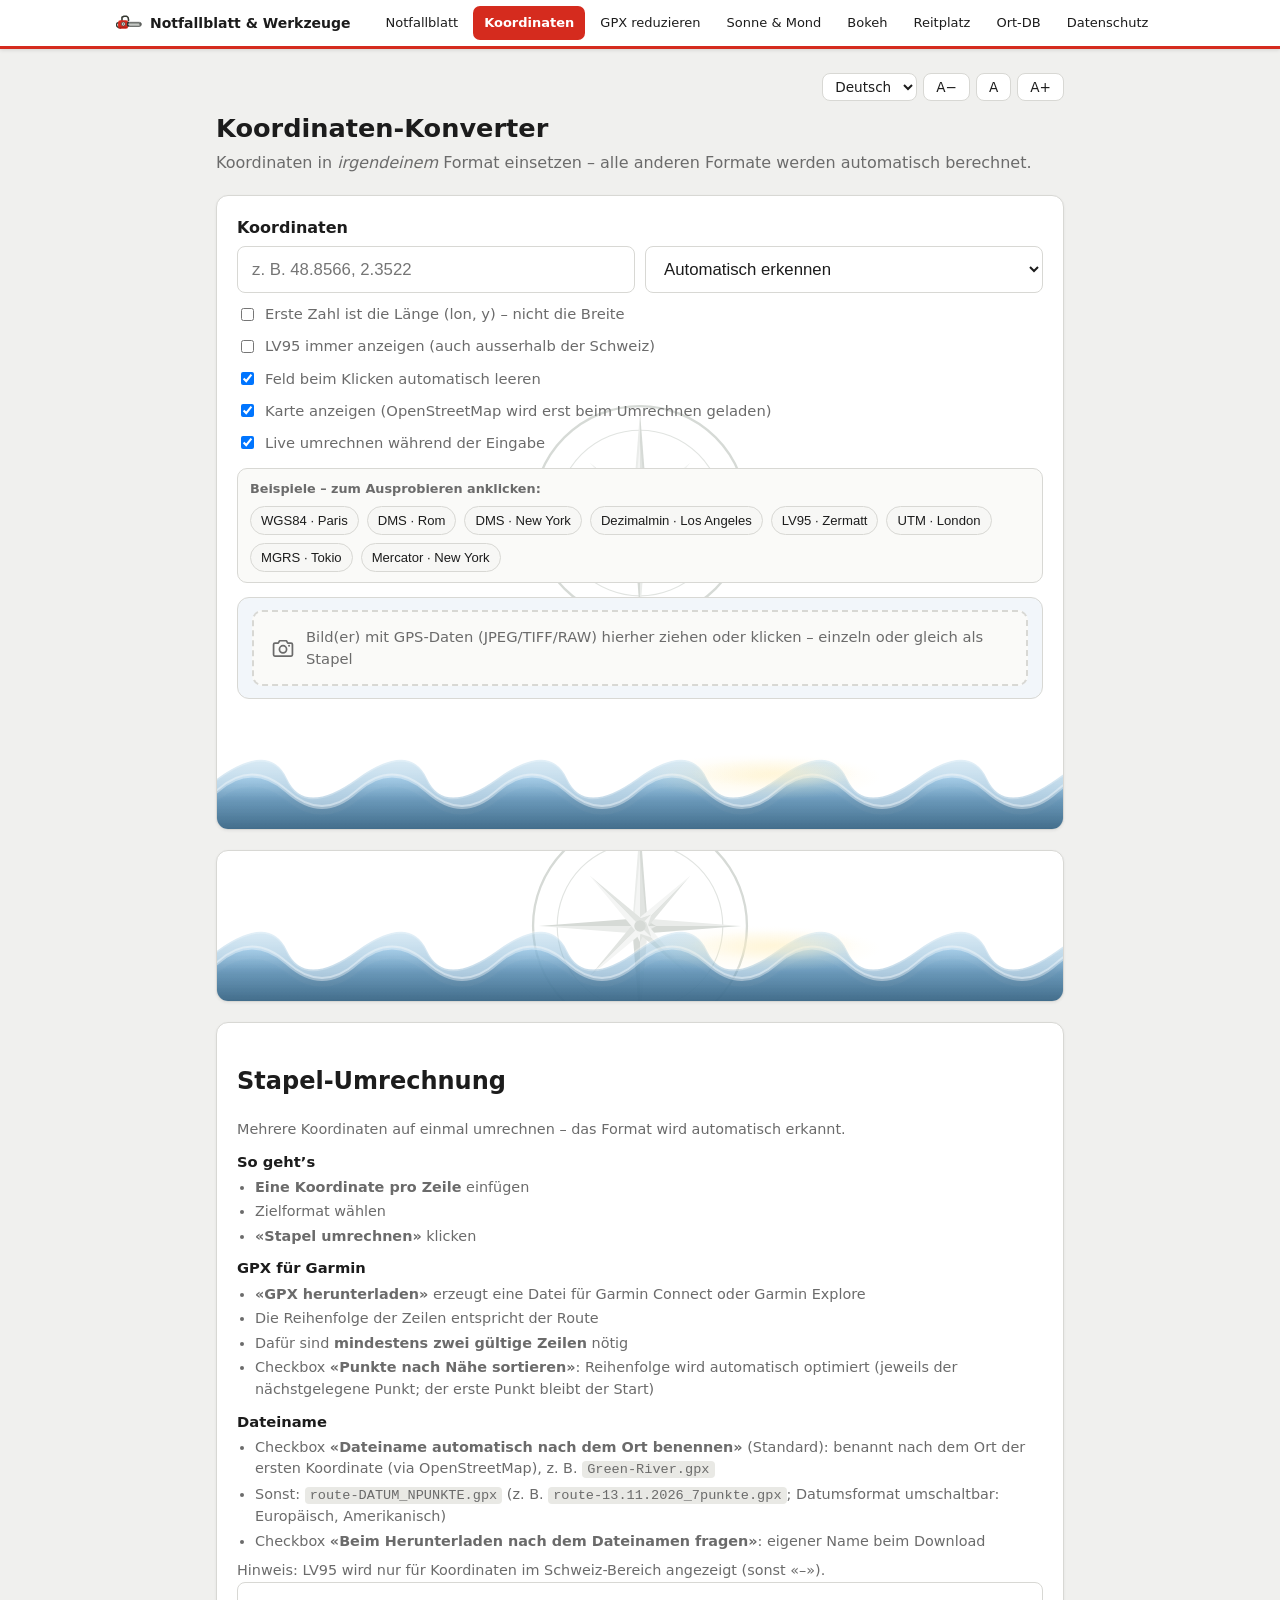
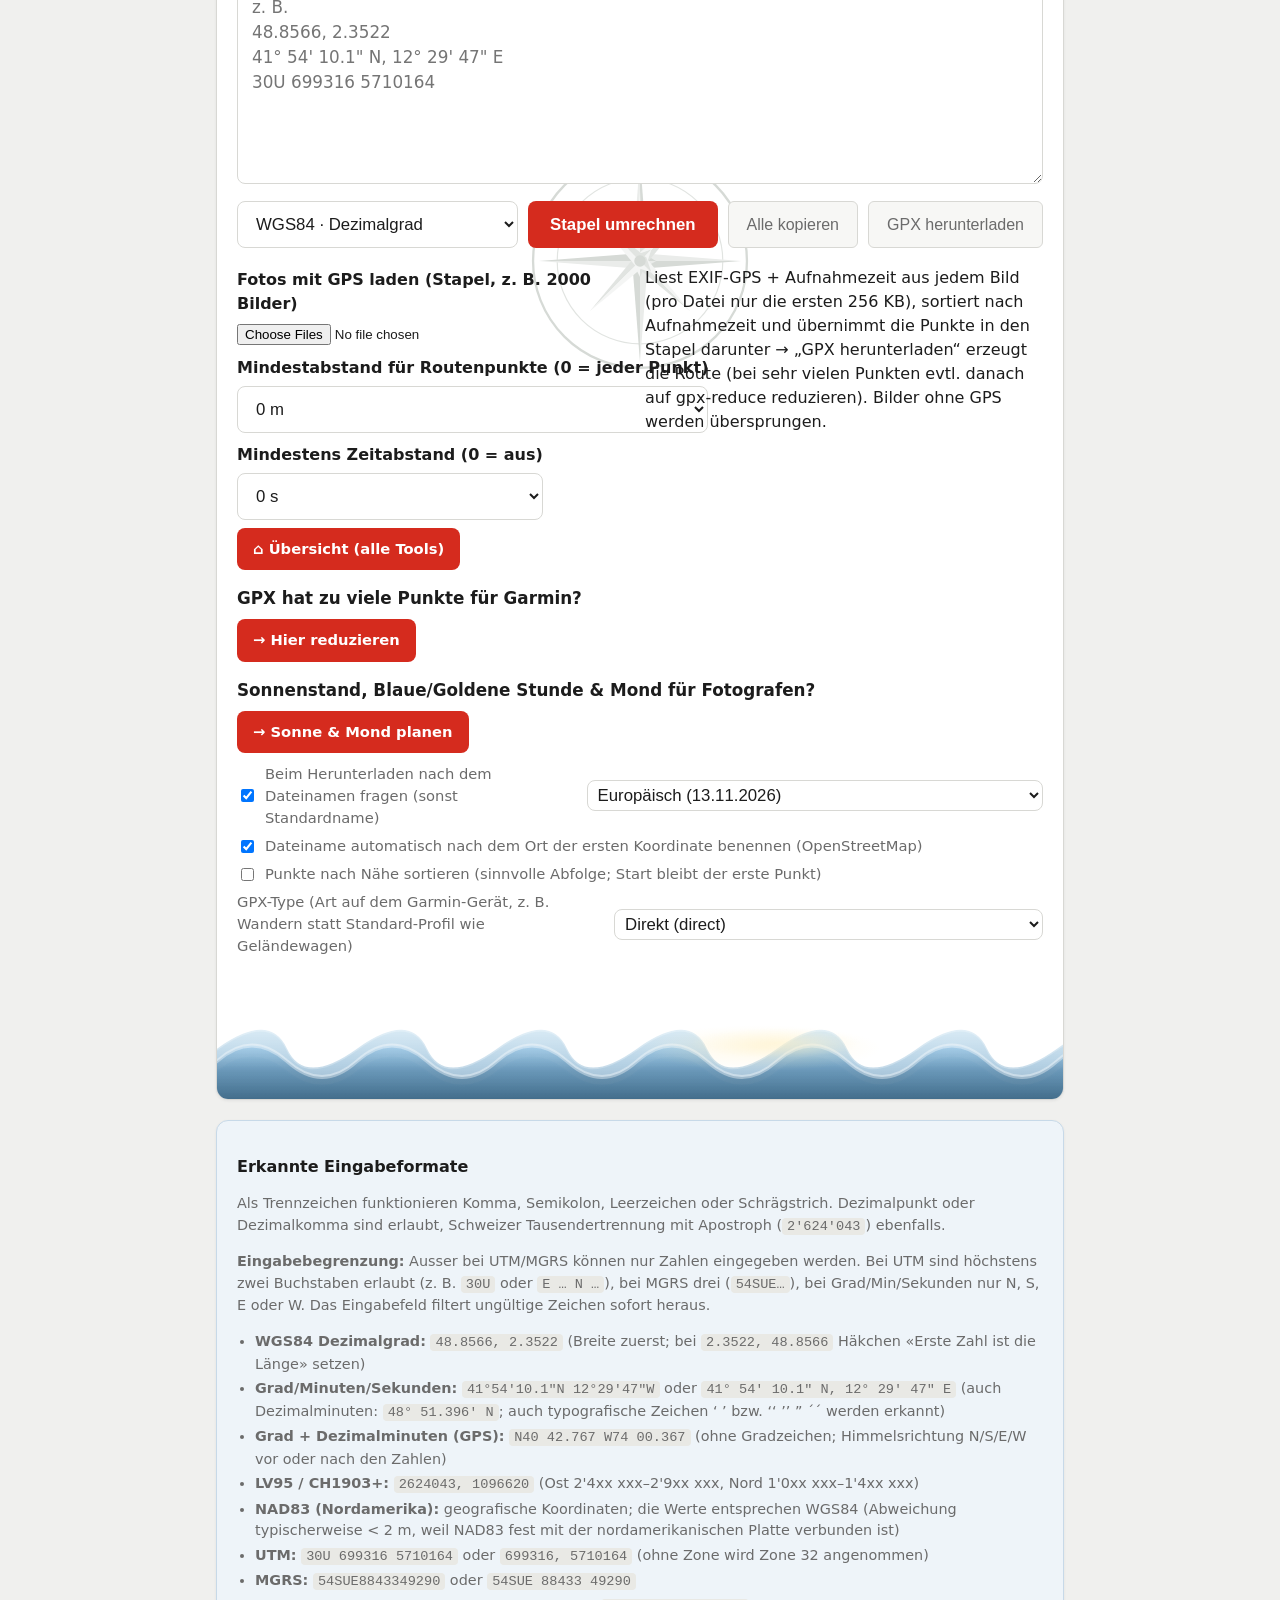
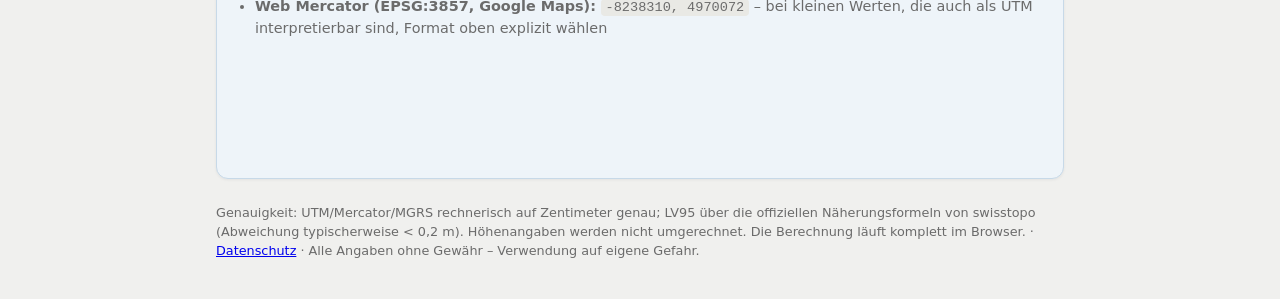
==== koordinaten/index.html @ dccecbba "Navigation serverseitig als body/kleine-navigation.php (<?php include ?>) + JS-Fallback - Neu: body/" ====
<!DOCTYPE html>
<html lang="de">
<head>
<meta charset="utf-8">
<meta name="viewport" content="width=device-width, initial-scale=1">
<meta http-equiv="Content-Security-Policy" content="default-src 'self'; script-src 'self'; style-src 'self' 'unsafe-inline'; img-src 'self' data:; connect-src https://nominatim.openstreetmap.org; frame-src https://www.openstreetmap.org; object-src 'none'; base-uri 'self'; form-action 'self'">
<meta name="referrer" content="strict-origin-when-cross-origin">
<meta http-equiv="Permissions-Policy" content="camera=(), microphone=(), geolocation=(self), payment=(), usb=(), interest-cohort=()">
<script src="../js/framebust.js"></script>
<title>Koordinaten-Konverter · WGS84, DMS, LV95, NAD83, UTM, MGRS, Mercator</title>
<link rel="icon" type="image/svg+xml" href="data:image/svg+xml,%3Csvg%20xmlns='http://www.w3.org/2000/svg'%20viewBox='0%200%20200%20200'%3E%3Ccircle%20cx='100'%20cy='100'%20r='93'%20fill='none'%20stroke='%234c504c'%20stroke-width='6'/%3E%3Ccircle%20cx='100'%20cy='100'%20r='72'%20fill='none'%20stroke='%236e726e'%20stroke-width='3'/%3E%3Cg%20fill='%234c504c'%3E%3Cpath%20d='M100%2012%20L107%20102%20L100%20114%20Z'/%3E%3Cpath%20d='M100%2012%20L93%20102%20L100%20114%20Z'%20fill='%23b7bab7'/%3E%3Cpath%20d='M100%2012%20L107%20102%20L100%20114%20Z'%20transform='rotate(90%20100%20100)'/%3E%3Cpath%20d='M100%2012%20L93%20102%20L100%20114%20Z'%20transform='rotate(90%20100%20100)'%20fill='%23b7bab7'/%3E%3Cpath%20d='M100%2012%20L107%20102%20L100%20114%20Z'%20transform='rotate(180%20100%20100)'/%3E%3Cpath%20d='M100%2012%20L93%20102%20L100%20114%20Z'%20transform='rotate(180%20100%20100)'%20fill='%23b7bab7'/%3E%3Cpath%20d='M100%2012%20L107%20102%20L100%20114%20Z'%20transform='rotate(270%20100%20100)'/%3E%3Cpath%20d='M100%2012%20L93%20102%20L100%20114%20Z'%20transform='rotate(270%20100%20100)'%20fill='%23b7bab7'/%3E%3C/g%3E%3Cg%20fill='%236e726e'%3E%3Cpath%20d='M100%2038%20L106%20102%20L100%20114%20Z'/%3E%3Cpath%20d='M100%2038%20L94%20102%20L100%20114%20Z'%20fill='%23d4d6d4'/%3E%3Cpath%20d='M100%2038%20L106%20102%20L100%20114%20Z'%20transform='rotate(45%20100%20100)'/%3E%3Cpath%20d='M100%2038%20L94%20102%20L100%20114%20Z'%20transform='rotate(45%20100%20100)'%20fill='%23d4d6d4'/%3E%3Cpath%20d='M100%2038%20L106%20102%20L100%20114%20Z'%20transform='rotate(135%20100%20100)'/%3E%3Cpath%20d='M100%2038%20L94%20102%20L100%20114%20Z'%20transform='rotate(135%20100%20100)'%20fill='%23d4d6d4'/%3E%3Cpath%20d='M100%2038%20L106%20102%20L100%20114%20Z'%20transform='rotate(225%20100%20100)'/%3E%3Cpath%20d='M100%2038%20L94%20102%20L100%20114%20Z'%20transform='rotate(225%20100%20100)'%20fill='%23d4d6d4'/%3E%3Cpath%20d='M100%2038%20L106%20102%20L100%20114%20Z'%20transform='rotate(315%20100%20100)'/%3E%3Cpath%20d='M100%2038%20L94%20102%20L100%20114%20Z'%20transform='rotate(315%20100%20100)'%20fill='%23d4d6d4'/%3E%3C/g%3E%3Ccircle%20cx='100'%20cy='100'%20r='7'%20fill='%234c504c'/%3E%3C/svg%3E">
<meta name="description" content="Koordinaten online umrechnen: WGS84 (Dezimalgrad), Grad/Minuten/Sekunden, Schweizer LV95/CH1903+, NAD83, UTM, MGRS und Web Mercator (EPSG:3857 / Google Maps).">
<style>
@import url("meer.css");
:root { --bg:#f0f0ee; --card:#ffffff; --ink:#1c1c1c; --muted:#6b6b6b; --line:#d8d8d4; --accent:#d52b1e; --accent2:#a91e14; }
* { box-sizing: border-box; }
body { margin:0; font-family: system-ui, -apple-system, "Segoe UI", Roboto, sans-serif; background:var(--bg); color:var(--ink); line-height:1.5; }
.schrift { display:flex; justify-content:flex-end; gap:6px; margin-bottom:2px; }
.schrift button { font-size:.85rem; padding:4px 12px; border:1px solid var(--line); border-radius:8px; background:#fff; color:var(--ink); cursor:pointer; font-family:inherit; }
.schrift button:hover { border-color:var(--accent); color:var(--accent); }
.schrift select { font-size:.85rem; padding:4px 8px; border:1px solid var(--line); border-radius:8px; background:#fff; color:var(--ink); font-family:inherit; cursor:pointer; width:auto; }
.wrap { max-width: 880px; margin: 0 auto; padding: 24px 16px 48px; position: relative; z-index: 1; }
header h1 { font-size: 1.6rem; margin: 8px 0 4px; }
header p { color: var(--muted); margin: 0 0 20px; }
.card { position:relative; z-index:0; background: url("data:image/svg+xml,%3Csvg%20xmlns='http://www.w3.org/2000/svg'%20viewBox='0%200%20200%20200'%3E%3Ccircle%20cx='100'%20cy='100'%20r='93'%20fill='none'%20stroke='%23d6dad6'%20stroke-width='2'/%3E%3Ccircle%20cx='100'%20cy='100'%20r='72'%20fill='none'%20stroke='%23e1e4e1'%20stroke-width='1'/%3E%3Cg%20fill='%23d6dad6'%3E%3Cpath%20d='M100%2012%20L107%20102%20L100%20114%20Z'/%3E%3Cpath%20d='M100%2012%20L93%20102%20L100%20114%20Z'%20fill='%23eaecea'/%3E%3Cpath%20d='M100%2012%20L107%20102%20L100%20114%20Z'%20transform='rotate(90%20100%20100)'/%3E%3Cpath%20d='M100%2012%20L93%20102%20L100%20114%20Z'%20transform='rotate(90%20100%20100)'%20fill='%23eaecea'/%3E%3Cpath%20d='M100%2012%20L107%20102%20L100%20114%20Z'%20transform='rotate(180%20100%20100)'/%3E%3Cpath%20d='M100%2012%20L93%20102%20L100%20114%20Z'%20transform='rotate(180%20100%20100)'%20fill='%23eaecea'/%3E%3Cpath%20d='M100%2012%20L107%20102%20L100%20114%20Z'%20transform='rotate(270%20100%20100)'/%3E%3Cpath%20d='M100%2012%20L93%20102%20L100%20114%20Z'%20transform='rotate(270%20100%20100)'%20fill='%23eaecea'/%3E%3C/g%3E%3Cg%20fill='%23e1e4e1'%3E%3Cpath%20d='M100%2038%20L106%20102%20L100%20114%20Z'/%3E%3Cpath%20d='M100%2038%20L94%20102%20L100%20114%20Z'%20fill='%23f4f5f4'/%3E%3Cpath%20d='M100%2038%20L106%20102%20L100%20114%20Z'%20transform='rotate(45%20100%20100)'/%3E%3Cpath%20d='M100%2038%20L94%20102%20L100%20114%20Z'%20transform='rotate(45%20100%20100)'%20fill='%23f4f5f4'/%3E%3Cpath%20d='M100%2038%20L106%20102%20L100%20114%20Z'%20transform='rotate(135%20100%20100)'/%3E%3Cpath%20d='M100%2038%20L94%20102%20L100%20114%20Z'%20transform='rotate(135%20100%20100)'%20fill='%23f4f5f4'/%3E%3Cpath%20d='M100%2038%20L106%20102%20L100%20114%20Z'%20transform='rotate(225%20100%20100)'/%3E%3Cpath%20d='M100%2038%20L94%20102%20L100%20114%20Z'%20transform='rotate(225%20100%20100)'%20fill='%23f4f5f4'/%3E%3Cpath%20d='M100%2038%20L106%20102%20L100%20114%20Z'%20transform='rotate(315%20100%20100)'/%3E%3Cpath%20d='M100%2038%20L94%20102%20L100%20114%20Z'%20transform='rotate(315%20100%20100)'%20fill='%23f4f5f4'/%3E%3C/g%3E%3Ccircle%20cx='100'%20cy='100'%20r='5'%20fill='%23d6dad6'/%3E%3C/svg%3E") no-repeat center / 230px auto var(--card); border: 1px solid var(--line); border-radius: 12px; padding: 20px 20px 130px; box-shadow: 0 1px 3px rgba(16,24,40,.06); margin-bottom: 20px; }
.card.help { background:#eef4f9; border-color:#c7d9e8; animation:none; }
.card.help::before, .card.help::after { content:none; }
label { display:block; font-weight:600; margin-bottom:6px; }
.row { display:flex; gap:10px; flex-wrap:wrap; }
.row > * { flex:1 1 220px; }
input[type=text], select { width:100%; padding:12px 14px; font-size:1.05rem; border:1px solid var(--line); border-radius:8px; background:#fff; color:var(--ink); }
input[type=text]:focus, select:focus { outline:2px solid var(--accent); outline-offset:1px; border-color:var(--accent); }
button.go { flex:0 0 auto; padding:12px 22px; font-size:1.05rem; font-weight:600; color:#fff; background:var(--accent); border:0; border-radius:8px; cursor:pointer; }
button.go:hover { background:var(--accent2); }
.check { display:flex; align-items:center; gap:8px; margin-top:10px; color:var(--muted); font-size:.92rem; }
.check input { width:auto; }
.beispiele { margin-top:14px; border:1px solid var(--line); border-radius:10px; padding:10px 12px; background:#fafaf8; }
.beispiele-titel { margin:0; font-size:.8rem; font-weight:600; color:var(--muted); }
.chips { margin-top:8px; display:flex; flex-wrap:wrap; gap:8px; }
.chip { font-size:.82rem; padding:6px 10px; border:1px solid var(--line); border-radius:999px; background:#f7f7f5; cursor:pointer; color:var(--ink); }
.chip:hover { border-color:var(--accent); color:var(--accent); }
.bilddrop { margin-top:14px; border:2px dashed var(--line); border-radius:10px; padding:14px 16px; text-align:center; color:var(--muted); font-size:.92rem; cursor:pointer; background:#fafaf8; }
.bilddrop:hover, .bilddrop.drag { border-color:var(--accent); color:var(--accent); }
.bildbereich { margin-top:14px; border:1px solid var(--line); border-radius:12px; padding:12px 14px; background:#f2f6fa; }
.bildbereich .bilddrop { margin-top:0; }
.bildbereich .note { margin-bottom:0; margin-top:10px; }
.bildbereich .row { margin-top:10px; }
.bildlabel { display:inline-flex; align-items:center; gap:10px; text-align:left; }
.bildicon { flex:0 0 auto; }
.bilddrop.snap { animation:bildsnap .3s ease-out; }
@keyframes bildsnap { 0% { filter:brightness(1.7); } 100% { filter:brightness(1); } }
@media (prefers-reduced-motion: reduce) { .bilddrop.snap { animation:none; } }
.error { background:#fef2f2; border:1px solid #fecaca; color:#991b1b; border-radius:10px; padding:14px 16px; margin-bottom:20px; }
.note { background:#f7f7f5; border:1px solid var(--line); color:#444444; border-radius:10px; padding:12px 16px; margin-bottom:20px; font-size:.93rem; }
.results { padding:0; overflow:hidden; }
.results h2 { font-size:1.05rem; margin:0; padding:16px 20px 4px; }
.resrow { display:flex; align-items:center; gap:12px; padding:12px 20px; border-top:1px solid var(--line); }
.resrow .lbl { flex:0 0 46%; color:var(--muted); font-size:.9rem; }
.resrow .val { flex:1 1 auto; font-family: ui-monospace, SFMono-Regular, Menlo, Consolas, monospace; font-size:.95rem; word-break:break-all; }
.copy { flex:0 0 auto; font-size:.78rem; padding:5px 10px; border:1px solid var(--line); border-radius:6px; background:#f7f7f5; cursor:pointer; color:var(--muted); }
.copy:hover { border-color:var(--accent); color:var(--accent); }
a.btn { display:inline-block; padding:10px 16px; font-size:.92rem; font-weight:600; color:#fff; background:var(--accent); border-radius:8px; text-decoration:none; }
a.btn:hover { background:var(--accent2); }
.links { display:flex; flex-wrap:wrap; gap:10px; margin-top:4px; }
.links a, .links button { font-size:.9rem; color:var(--accent); text-decoration:none; border:1px solid var(--line); padding:8px 12px; border-radius:8px; background:#fff; font-family:inherit; }
.links button { cursor:pointer; }
.links a:hover, .links button:hover { border-color:var(--accent); }
.map { width:100%; height:300px; border:0; border-radius:10px; margin-top:14px; }
textarea { width:100%; padding:12px 14px; font-size:1.05rem; border:1px solid var(--line); border-radius:8px; background:#fff; color:var(--ink); font-family:inherit; line-height:1.5; resize:vertical; }
textarea:focus { outline:2px solid var(--accent); outline-offset:1px; border-color:var(--accent); }
.batcherr { color:#991b1b; }
.help { font-size:.9rem; color:var(--muted); }
.help h2 { font-size:1rem; color:var(--ink); }
.help code { background:#e9e9e5; padding:1px 5px; border-radius:4px; font-size:.85rem; }
.help h3 { font-size:.92rem; color:var(--ink); margin:10px 0 4px; }
.help ul { margin:4px 0 8px; padding-left:18px; }
.help li { margin:3px 0; }
.batchhint { margin:8px 0 0; }
h3.batchhint { font-size:1.05rem; margin:16px 0 0; }
footer { margin-top:24px; font-size:.8rem; color:var(--muted); }
.hidden { display:none; }
</style>
<link rel="stylesheet" href="../css/navi.css">
<script src="../js/navi.js" defer></script>
</head>
<body>
<navi navi><?php $naviTiefe = 1; include "../body/kleine-navigation.php"; ?></navi>
<div class="wrap">
<header>
<div class="schrift" role="group" aria-label="Schriftgrösse" data-i18n-aria="ariaSchrift">
<select id="sprache" aria-label="Sprache" data-i18n-aria="ariaSprache">
<option value="de" selected>Deutsch</option>
<option value="en">English</option>
<option value="fr">Français</option>
<option value="it">Italiano</option>
<option value="es">Español</option>
</select>
<button type="button" id="fontMinus" aria-label="Schrift verkleinern" title="Schrift verkleinern" data-i18n-aria="ariaFontMinus" data-i18n-title="ariaFontMinus">A−</button>
<button type="button" id="fontReset" aria-label="Normale Schriftgrösse" title="Normale Schriftgrösse" data-i18n-aria="ariaFontReset" data-i18n-title="ariaFontReset">A</button>
<button type="button" id="fontPlus" aria-label="Schrift vergrössern" title="Schrift vergrössern" data-i18n-aria="ariaFontPlus" data-i18n-title="ariaFontPlus">A+</button>
</div>
<h1 data-i18n="h1">Koordinaten-Konverter</h1>
<p data-i18n="subtitle">Koordinaten in <em>irgendeinem</em> Format einsetzen &ndash; alle anderen Formate werden automatisch berechnet.</p>
</header>

<form id="conv-form">
<div class="card">
<label for="q" data-i18n="labelQ">Koordinaten</label>
<div class="row">
<input type="text" id="q" placeholder="z. B. 48.8566, 2.3522" autocomplete="off" data-i18n-ph="qPlaceholder">
<select id="f" aria-label="Format" data-i18n-aria="ariaFormat">
<option value="auto" selected data-i18n="optAuto">Automatisch erkennen</option>
<option value="wgs84" data-i18n="optWgs84">WGS84 · Dezimalgrad</option>
<option value="dms" data-i18n="optDms">Grad / Minuten / Sekunden</option>
<option value="lv95" data-i18n="optLv95">Schweiz · LV95 (CH1903+)</option>
<option value="utm">UTM</option>
<option value="mgrs">MGRS</option>
<option value="mercator">Web Mercator (EPSG:3857)</option>
</select>
<button class="go" type="submit" id="goBtn" data-i18n="goBtn">Umrechnen</button>
</div>
<div class="check">
<input type="checkbox" id="swap" value="1">
<label for="swap" style="margin:0;font-weight:400" data-i18n="lblSwap">Erste Zahl ist die Länge (lon, y) &ndash; nicht die Breite</label>
</div>
<div class="check">
<input type="checkbox" id="lv95force">
<label for="lv95force" style="margin:0;font-weight:400" data-i18n="lblLv95force">LV95 immer anzeigen (auch ausserhalb der Schweiz)</label>
</div>
<div class="check">
<input type="checkbox" id="autoclear" checked>
<label for="autoclear" style="margin:0;font-weight:400" data-i18n="lblAutoclear">Feld beim Klicken automatisch leeren</label>
</div>
<div class="check">
<input type="checkbox" id="karte" checked>
<label for="karte" style="margin:0;font-weight:400" data-i18n="lblKarte">Karte anzeigen (OpenStreetMap wird erst beim Umrechnen geladen)</label>
</div>
<div class="check">
<input type="checkbox" id="live" checked>
<label for="live" style="margin:0;font-weight:400" data-i18n="lblLive">Live umrechnen w&auml;hrend der Eingabe</label>
</div>
<div class="beispiele">
<p class="beispiele-titel" data-i18n="beispieleTitel">Beispiele – zum Ausprobieren anklicken:</p>
<div class="chips">
<button type="button" class="chip" data-q="48.8566, 2.3522" data-i18n="chipParis">WGS84 · Paris</button>
<button type="button" class="chip" data-q="41° 54' 10.1&quot; N, 12° 29' 47&quot; E" data-i18n="chipRom">DMS · Rom</button>
<button type="button" class="chip" data-q="40°42‘46‘‘N 74°00‘22‘‘W" data-i18n="chipNy">DMS · New York</button>
<button type="button" class="chip" data-q="N34 03.133 W118 14.622" data-i18n="chipLa">Dezimalmin · Los Angeles</button>
<button type="button" class="chip" data-q="2624043, 1096620" data-i18n="chipZh">LV95 · Zermatt</button>
<button type="button" class="chip" data-q="30U 699316 5710164" data-i18n="chipLondon">UTM · London</button>
<button type="button" class="chip" data-q="54SUE8843349290" data-i18n="chipTokio">MGRS · Tokio</button>
<button type="button" class="chip" data-q="-8238310, 4970072" data-i18n="chipMercNy">Mercator · New York</button>
</div>
</div>
<div class="bildbereich">
<div class="bilddrop" id="bildDrop" tabindex="0" role="button" aria-label="Bild(er) mit GPS-Daten auswählen" data-i18n-aria="ariaBild">
<input type="file" id="bildFile" multiple accept="image/jpeg,image/tiff,.dng,.cr2,.nef,.arw,.orf,.rw2" class="hidden">
<span class="bildlabel"><svg class="bildicon" viewBox="0 0 24 24" width="26" height="26" aria-hidden="true" focusable="false"><path d="M4.5 7.5h3.1l1.3-2.2h6.2l1.3 2.2h3.1c.7 0 1.2.5 1.2 1.2v9.6c0 .7-.5 1.2-1.2 1.2H4.5c-.7 0-1.2-.5-1.2-1.2V8.7c0-.7.5-1.2 1.2-1.2z" fill="none" stroke="currentColor" stroke-width="1.6" stroke-linejoin="round"/><circle cx="12" cy="13.2" r="3.3" fill="none" stroke="currentColor" stroke-width="1.6"/><circle cx="17.6" cy="10" r=".9" fill="currentColor"/></svg><span data-i18n="lblBild">Bild(er) mit GPS-Daten (JPEG/TIFF/RAW) hierher ziehen oder klicken – einzeln oder gleich als Stapel</span></span>
</div>
<div id="bildMsg" class="note hidden"></div>
<div id="bildManuell" class="hidden">
<div class="row">
<input type="text" id="bildManuellQ" placeholder="z. B. 48.8566, 2.3522" data-i18n-ph="phBildManuell" autocomplete="off" spellcheck="false">
<button type="button" id="bildManuellBtn" class="go" style="flex:0 0 auto" data-i18n="btnBildUebernehmen">Übernehmen</button>
</div>
</div>
<div id="bildSchreibenRow" class="row hidden">
<button type="button" id="bildSchreiben" class="go" style="flex:0 0 auto" data-i18n="btnBildSchreiben">GPS ins Bild schreiben und herunterladen</button>
</div>
<div id="bildAktionen" class="row hidden" style="margin-top:10px">
<button type="button" id="bildGpx" class="copy" style="flex:0 0 auto;padding:12px 18px;font-size:1rem" data-i18n="btnBildGpx">Zur Stapel-/GPX-Liste hinzufügen</button>
<button type="button" id="bildReset" class="copy" style="flex:0 0 auto;padding:12px 18px;font-size:1rem" data-i18n="btnBildReset">Bild-GPS zurücksetzen</button>
</div>
</div>
</div>
</form>

<div id="error" class="error hidden"></div>
<div id="note" class="note hidden"></div>

<div id="results" class="card results hidden">
<h2 id="results-title"></h2>
<div id="resrows"></div>
<div class="resrow">
<div class="lbl" data-i18n="lblMaplinks">Karten-Links</div>
<div class="links" id="maplinks"></div>
</div>
<div class="resrow">
<div class="lbl" data-i18n="lblTeilen">Teilen</div>
<div class="links">
<button type="button" id="copyAll" data-i18n="copyAll">Alle kopieren</button>
<button type="button" id="copyLink" data-i18n="copyLink">Link kopieren</button>
</div>
</div>
</div>

<div class="card">
<iframe id="osmmap" class="map hidden" loading="lazy" sandbox="allow-scripts" title="Kartenausschnitt" data-i18n-title="mapTitle"></iframe>
</div>

<div class="card">
<h2 data-i18n="batchH2">Stapel-Umrechnung</h2>
<div class="help" data-i18n="batchHelp">Mehrere Koordinaten auf einmal umrechnen – das Format wird automatisch erkannt.<h3>So geht’s</h3><ul><li><strong>Eine Koordinate pro Zeile</strong> einfügen</li><li>Zielformat wählen</li><li><strong>«Stapel umrechnen»</strong> klicken</li></ul><h3>GPX für Garmin</h3><ul><li><strong>«GPX herunterladen»</strong> erzeugt eine Datei für Garmin Connect oder Garmin Explore</li><li>Die Reihenfolge der Zeilen entspricht der Route</li><li>Dafür sind <strong>mindestens zwei gültige Zeilen</strong> nötig</li><li>Checkbox <strong>«Punkte nach Nähe sortieren»</strong>: Reihenfolge wird automatisch optimiert (jeweils der nächstgelegene Punkt; der erste Punkt bleibt der Start)</li></ul><h3>Dateiname</h3><ul><li>Checkbox <strong>«Dateiname automatisch nach dem Ort benennen»</strong> (Standard): benannt nach dem Ort der ersten Koordinate (via OpenStreetMap), z.&nbsp;B. <code>Green-River.gpx</code></li><li>Sonst: <code>route-DATUM_NPUNKTE.gpx</code> (z. B. <code>route-13.11.2026_7punkte.gpx</code>; Datumsformat umschaltbar: Europäisch, Amerikanisch)</li><li>Checkbox <strong>«Beim Herunterladen nach dem Dateinamen fragen»</strong>: eigener Name beim Download</li></ul><p class="batchhint">Hinweis: LV95 wird nur für Koordinaten im Schweiz-Bereich angezeigt (sonst «–»).</p></div>
<textarea id="batchInput" rows="7" placeholder="z. B.&#10;48.8566, 2.3522&#10;41&#176; 54' 10.1&quot; N, 12&#176; 29' 47&quot; E&#10;30U 699316 5710164" autocomplete="off" spellcheck="false" data-i18n-ph="batchPlaceholder"></textarea>
<div class="row" style="margin-top:10px">
<select id="batchTarget" aria-label="Zielformat" data-i18n-aria="ariaTarget">
<option value="wgs84" selected data-i18n="optWgs84">WGS84 &middot; Dezimalgrad</option>
<option value="dms" data-i18n="optDms">Grad / Minuten / Sekunden</option>
<option value="lv95" data-i18n="optLv95">Schweiz &middot; LV95 (CH1903+)</option>
<option value="utm">UTM</option>
<option value="mgrs">MGRS</option>
<option value="mercator">Web Mercator (EPSG:3857)</option>
<option value="geojson" data-i18n="optGeojson">GeoJSON (L&auml;nge, Breite)</option>
</select>
<button class="go" type="button" id="batchGo" data-i18n="batchGo">Stapel umrechnen</button>
<button type="button" class="copy" id="batchCopy" style="flex:0 0 auto;padding:12px 18px;font-size:1rem" data-i18n="copyAll">Alle kopieren</button>
<button type="button" class="copy" id="batchGpx" style="flex:0 0 auto;padding:12px 18px;font-size:1rem" data-i18n="batchGpx">GPX herunterladen</button>
<div class="row" style="margin-top:10px">
  <div class="field"><label for="batchFiles" data-i18n="lblBatchFiles">Fotos mit GPS laden (Stapel, z. B. 2000 Bilder)</label>
  <input type="file" id="batchFiles" multiple accept="image/jpeg,image/tiff,.dng,.cr2,.nef,.arw,.orf,.rw2"></div>
  <div class="field" style="flex:0 0 auto"><label for="fotoMinDist" data-i18n="lblFotoMinDist">Mindestabstand für Routenpunkte (0 = jeder Punkt)</label>
  <select id="fotoMinDist"><option value="0" selected>0 m</option><option value="2">2 m</option><option value="5">5 m</option><option value="10">10 m</option><option value="25">25 m</option><option value="50">50 m</option></select></div>
  <div class="field" style="flex:0 0 auto"><label for="fotoMinSec" data-i18n="lblFotoMinSec">Mindestens Zeitabstand (0 = aus)</label>
  <select id="fotoMinSec"><option value="0" selected>0 s</option><option value="15">15 s</option><option value="30">30 s</option><option value="60">60 s</option><option value="120">120 s</option><option value="300">300 s</option></select></div>
</div>
<p class="batchhint" data-i18n="batchFilesHint">Liest EXIF-GPS + Aufnahmezeit aus jedem Bild (pro Datei nur die ersten 256 KB), sortiert nach Aufnahmezeit und übernimmt die Punkte in den Stapel → „GPX herunterladen“ erzeugt die Route. Bilder ohne GPS werden übersprungen.</p>
<p id="fotosMsg" class="note hidden"></p>
</div>
<p class="batchhint"><a class="btn" href="../index.html">&#8962; &Uuml;bersicht (alle Tools)</a></p>
<h3 class="batchhint" data-i18n="linkGpxReduceHint">GPX hat zu viele Punkte für Garmin?</h3>
<p class="batchhint"><a class="btn" href="../gpx-reduce.html" data-i18n="linkGpxReduce">→ Hier reduzieren</a></p>
<h3 class="batchhint" data-i18n="linkSonneHint">Sonnenstand, Blaue/Goldene Stunde &amp; Mond für Fotografen?</h3>
<p class="batchhint"><a class="btn" href="../sonne-mond.html" data-i18n="linkSonne">→ Sonne &amp; Mond planen</a></p>
<div class="check" style="margin-top:10px">
<input type="checkbox" id="gpxAsk" checked>
<label for="gpxAsk" style="margin:0;font-weight:400" data-i18n="lblGpxAsk">Beim Herunterladen nach dem Dateinamen fragen (sonst Standardname)</label>
<select id="gpxDatum" aria-label="Datumsformat im Standardnamen" style="margin-left:10px;padding:4px 6px" data-i18n-aria="ariaGpxDatum">
<option value="de" selected data-i18n="gpxOptEu">Europäisch (13.11.2026)</option>
<option value="en" data-i18n="gpxOptAm">Amerikanisch (11-13-2026)</option>
</select>
</div>
<div class="check" style="margin-top:6px">
<input type="checkbox" id="gpxGeo" checked>
<label for="gpxGeo" style="margin:0;font-weight:400" data-i18n="lblGpxGeo">Dateiname automatisch nach dem Ort der ersten Koordinate benennen (OpenStreetMap)</label>
</div>
<div class="check" style="margin-top:6px">
<input type="checkbox" id="gpxSort">
<label for="gpxSort" style="margin:0;font-weight:400" data-i18n="lblGpxSort">Punkte nach N&auml;he sortieren (sinnvolle Abfolge; Start bleibt der erste Punkt)</label>
</div>
<div class="check" style="margin-top:6px">
<label for="gpxType" style="margin:0;font-weight:400" data-i18n="lblGpxType">GPX-Type (Art auf dem Garmin-Ger&auml;t)</label>
<select id="gpxType" aria-label="GPX-Type" style="margin-left:10px;padding:4px 6px" data-i18n-aria="ariaGpxType">
<option value="direct" selected>Direkt (direct)</option>
<option value="">Kein Typ (bisheriges Verhalten)</option>
<option value="hiking">Wandern (hiking)</option>
<option value="walking">Gehen (walking)</option>
<option value="running">Laufen (running)</option>
<option value="cycling">Radfahren (cycling)</option>
<option value="mountain biking">Mountainbike (mountain biking)</option>
<option value="driving">Auto fahren (driving)</option>
<option value="motorcycling">Motorrad (motorcycling)</option>
<option value="other">Sonstige (other)</option>
</select>
</div>
<div id="batchOut" style="margin-top:12px"></div>
</div>

<div class="card help">
<h2 data-i18n="helpH2">Erkannte Eingabeformate</h2>
<p data-i18n="helpP1">Als Trennzeichen funktionieren Komma, Semikolon, Leerzeichen oder Schrägstrich. Dezimalpunkt oder Dezimalkomma sind erlaubt, Schweizer Tausendertrennung mit Apostroph (<code>2'624'043</code>) ebenfalls.</p>
<p data-i18n="helpP2"><strong>Eingabebegrenzung:</strong> Ausser bei UTM/MGRS können nur Zahlen eingegeben werden. Bei UTM sind höchstens zwei Buchstaben erlaubt (z. B. <code>30U</code> oder <code>E … N …</code>), bei MGRS drei (<code>54SUE…</code>), bei Grad/Min/Sekunden nur N, S, E oder W. Das Eingabefeld filtert ungültige Zeichen sofort heraus.</p>
<ul>
<li data-i18n="helpLi1"><strong>WGS84 Dezimalgrad:</strong> <code>48.8566, 2.3522</code> (Breite zuerst; bei <code>2.3522, 48.8566</code> Häkchen «Erste Zahl ist die Länge» setzen)</li>
<li data-i18n="helpLi2"><strong>Grad/Minuten/Sekunden:</strong> <code>41°54'10.1"N 12°29'47"W</code> oder <code>41° 54' 10.1" N, 12° 29' 47" E</code> (auch Dezimalminuten: <code>48° 51.396' N</code>; auch typografische Zeichen ‘ ’ bzw. ‘‘ ’’ ” ´´ werden erkannt)</li>
<li data-i18n="helpLi3"><strong>Grad + Dezimalminuten (GPS):</strong> <code>N40 42.767 W74 00.367</code> (ohne Gradzeichen; Himmelsrichtung N/S/E/W vor oder nach den Zahlen)</li>
<li data-i18n="helpLi4"><strong>LV95 / CH1903+:</strong> <code>2624043, 1096620</code> (Ost 2'4xx xxx&ndash;2'9xx xxx, Nord 1'0xx xxx&ndash;1'4xx xxx)</li>
<li data-i18n="helpLi5"><strong>NAD83 (Nordamerika):</strong> geografische Koordinaten; die Werte entsprechen WGS84 (Abweichung typischerweise &lt; 2 m, weil NAD83 fest mit der nordamerikanischen Platte verbunden ist)</li>
<li data-i18n="helpLi6"><strong>UTM:</strong> <code>30U 699316 5710164</code> oder <code>699316, 5710164</code> (ohne Zone wird Zone 32 angenommen)</li>
<li data-i18n="helpLi7"><strong>MGRS:</strong> <code>54SUE8843349290</code> oder <code>54SUE 88433 49290</code></li>
<li data-i18n="helpLi8"><strong>Web Mercator (EPSG:3857, Google Maps):</strong> <code>-8238310, 4970072</code> &ndash; bei kleinen Werten, die auch als UTM interpretierbar sind, Format oben explizit wählen</li>
</ul>
</div>

<footer data-i18n="footer">
Genauigkeit: UTM/Mercator/MGRS rechnerisch auf Zentimeter genau; LV95 über die offiziellen Näherungsformeln von swisstopo (Abweichung typischerweise &lt; 0,2 m). Höhenangaben werden nicht umgerechnet. Die Berechnung läuft komplett im Browser. · <a href="datenschutz.html">Datenschutz</a> · Alle Angaben ohne Gewähr – Verwendung auf eigene Gefahr.
</footer>
</div>

<script src="../js/koordinaten.js"></script>
<script src="../js/meer.js"></script>

</body>
</html>
---- css/navi.css ----
/* Zentrales Top-Navi (<navi navi></navi>, gerendert von js/navi.js) auf allen Seiten. */
navi {
  display: block;
  position: sticky;
  top: 0;
  z-index: 1200;
  background: var(--card, #fff);
  border-bottom: 3px solid var(--accent, var(--rot, #d52b1e));
  box-shadow: 0 1px 4px rgba(0,0,0,.12);
}
navi:empty { display: none; }
.navi-bar { height: 46px; }
.navi-inner {
  max-width: 1100px;
  margin: 0 auto;
  padding: 0 16px;
  height: 100%;
  display: flex;
  align-items: center;
  gap: 14px;
  overflow-x: auto;
  scrollbar-width: thin;
}
.navi-brand {
  display: flex;
  align-items: center;
  gap: 8px;
  flex: 0 0 auto;
  font-weight: 700;
  font-size: 14px;
  color: var(--ink, var(--text, #1c1c1c));
  text-decoration: none;
  white-space: nowrap;
  padding: 6px 10px;
  border-radius: 7px;
}
.navi-brand img { width: 26px; height: 26px; display: block; }
.navi-brand:hover { background: var(--bg, var(--grau, #f4f4f2)); }
.navi-brand.aktiv { background: var(--accent, var(--rot, #d52b1e)); color: #fff; }
.navi-links {
  list-style: none;
  margin: 0;
  padding: 0;
  display: flex;
  align-items: center;
  gap: 4px;
  flex: 1 1 auto;
}
.navi-links a {
  display: inline-block;
  padding: 7px 11px;
  border-radius: 7px;
  font-size: 13px;
  color: var(--ink, var(--text, #1c1c1c));
  text-decoration: none;
  white-space: nowrap;
}
.navi-links a:hover { background: var(--bg, var(--grau, #f4f4f2)); }
.navi-links a.aktiv {
  background: var(--accent, var(--rot, #d52b1e));
  color: #fff;
  font-weight: 600;
}
body.hat-navi .app-header { top: 46px; }
@media (max-width: 640px) {
  .navi-brand span { display: none; }
}
@media print {
  navi { display: none !important; }
}
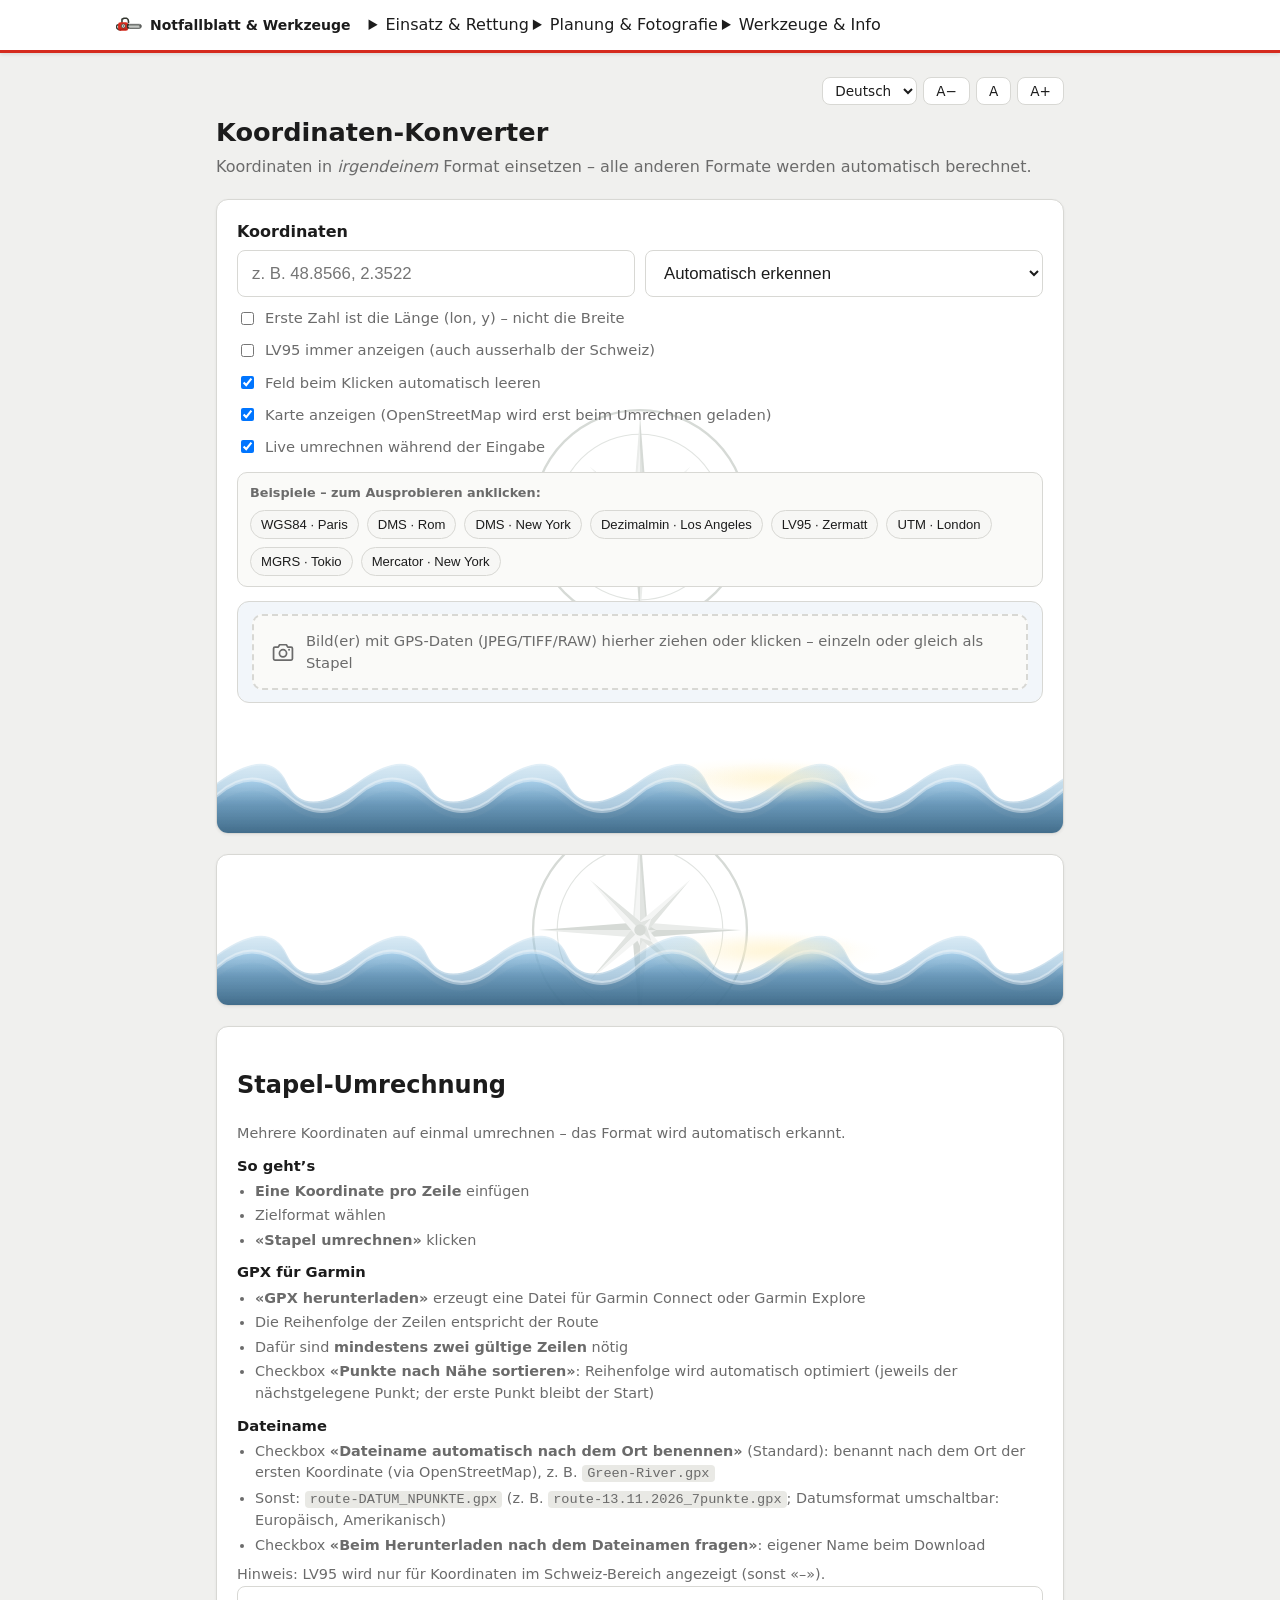
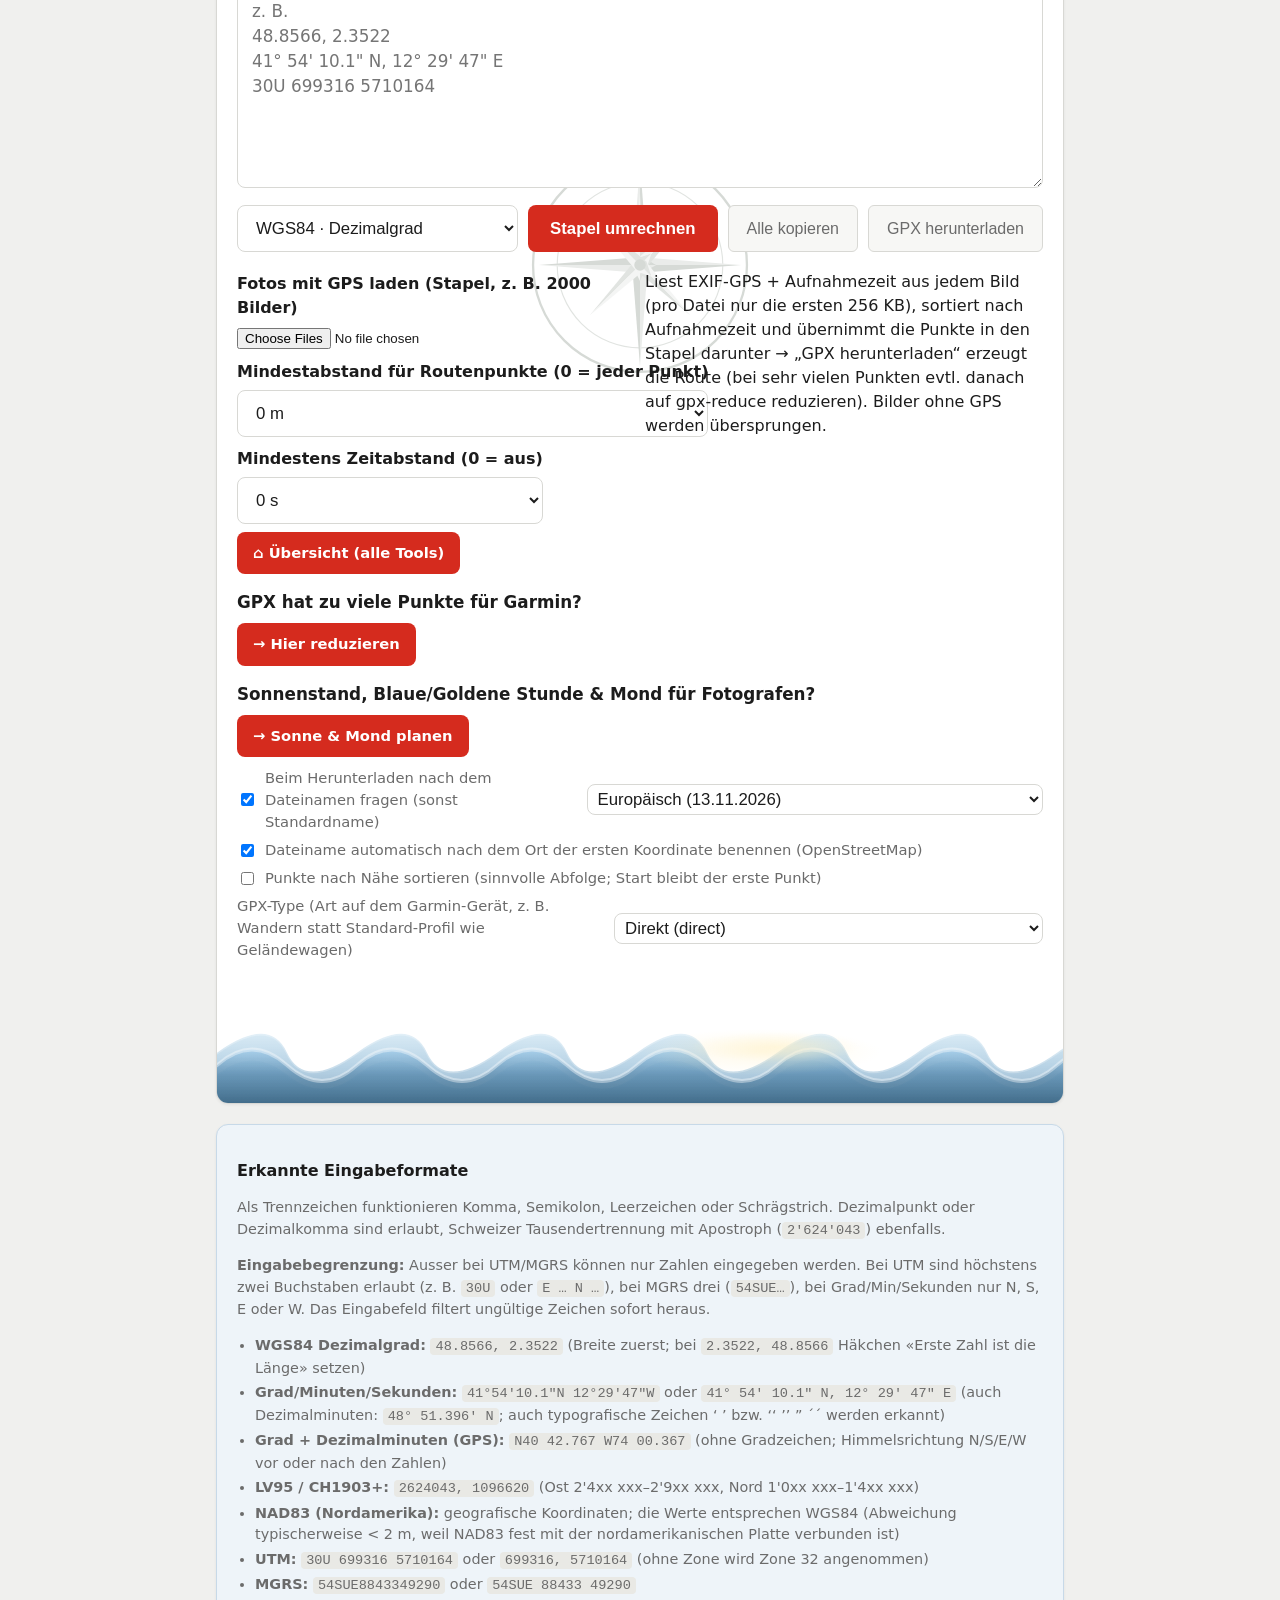
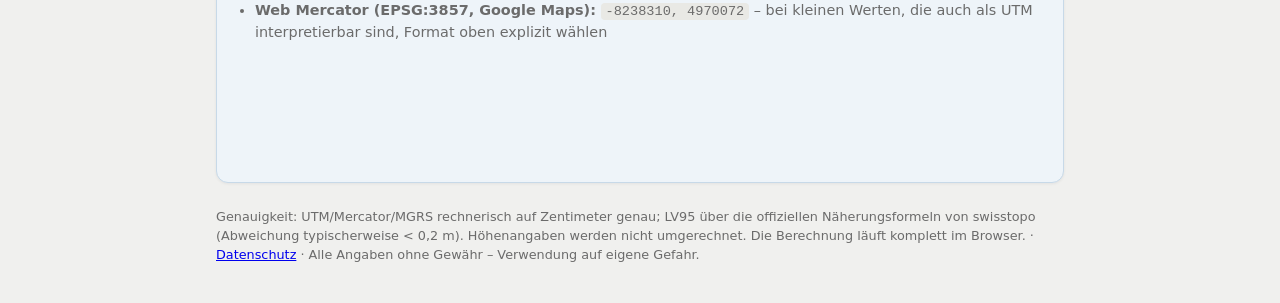
==== commit 4522b26f: "Navi-Markup statisch in <navi navi>…</navi> + Gruppen-Untermenues - Alle 9 Seiten tragen das komplet" ====
--- a/koordinaten/index.html
+++ b/koordinaten/index.html
@@ -84,7 +84,35 @@
 <script src="../js/navi.js" defer></script>
 </head>
 <body>
-<navi navi><?php $naviTiefe = 1; include "../body/kleine-navigation.php"; ?></navi>
+<navi navi>
+<nav class="navi-bar" aria-label="Hauptnavigation">
+  <div class="navi-inner">
+    <a class="navi-brand" href="../index.html"><img src="../img/motorsaege.svg" alt="" width="26" height="26"><span data-navi="naviMarke">Notfallblatt &amp; Werkzeuge</span></a>
+    <ul class="navi-links">
+      <li class="navi-gruppe"><details><summary data-navi="hubGrpEinsatz" class="aktiv">Einsatz &amp; Rettung</summary>
+        <ul class="navi-untermenu">
+          <li><a href="../notfallblatt.html" data-navi="naviNotfallblatt">Notfallblatt</a></li>
+          <li><a href="../koordinaten/" data-navi="naviKoordinaten" class="aktiv" aria-current="page">Koordinaten</a></li>
+          <li><a href="../gpx-reduce.html" data-navi="naviGpx">GPX reduzieren</a></li>
+        </ul>
+      </details></li>
+      <li class="navi-gruppe"><details><summary data-navi="hubGrpFoto">Planung &amp; Fotografie</summary>
+        <ul class="navi-untermenu">
+          <li><a href="../sonne-mond.html" data-navi="naviSonneMond">Sonne &amp; Mond</a></li>
+          <li><a href="../bokeh.html" data-navi="naviBokeh">Bokeh</a></li>
+          <li><a href="../reitplatz.html" data-navi="naviReitplatz">Reitplatz</a></li>
+        </ul>
+      </details></li>
+      <li class="navi-gruppe"><details><summary data-navi="hubGrpSonst">Werkzeuge &amp; Info</summary>
+        <ul class="navi-untermenu">
+          <li><a href="../ort-db-editor.html" data-navi="naviOrtDb">Ort-DB</a></li>
+          <li><a href="../koordinaten/datenschutz.html" data-navi="naviDatenschutz">Datenschutz</a></li>
+        </ul>
+      </details></li>
+    </ul>
+  </div>
+</nav>
+</navi>
 <div class="wrap">
 <header>
 <div class="schrift" role="group" aria-label="Schriftgrösse" data-i18n-aria="ariaSchrift">
--- a/css/navi.css
+++ b/css/navi.css
@@ -9,17 +9,14 @@
   box-shadow: 0 1px 4px rgba(0,0,0,.12);
 }
 navi:empty { display: none; }
-.navi-bar { height: 46px; }
 .navi-inner {
   max-width: 1100px;
   margin: 0 auto;
-  padding: 0 16px;
-  height: 100%;
+  padding: 6px 16px;
   display: flex;
   align-items: center;
-  gap: 14px;
-  overflow-x: auto;
-  scrollbar-width: thin;
+  gap: 8px;
+  flex-wrap: wrap;
 }
 .navi-brand {
   display: flex;
@@ -44,24 +41,60 @@
   display: flex;
   align-items: center;
   gap: 4px;
+  flex-wrap: wrap;
   flex: 1 1 auto;
 }
-.navi-links a {
-  display: inline-block;
+.navi-gruppe { position: relative; }
+.navi-gruppe > summary {
+  list-style: none;
+  cursor: pointer;
+  display: flex;
+  align-items: center;
+  gap: 5px;
   padding: 7px 11px;
+  border-radius: 7px;
+  font-size: 13px;
+  white-space: nowrap;
+  color: var(--ink, var(--text, #1c1c1c));
+  user-select: none;
+}
+.navi-gruppe > summary::-webkit-details-marker { display: none; }
+.navi-gruppe > summary::after { content: "▾"; font-size: 10px; opacity: .7; }
+.navi-gruppe > summary:hover,
+.navi-gruppe[open] > summary { background: var(--bg, var(--grau, #f4f4f2)); }
+.navi-gruppe > summary.aktiv { color: var(--accent, var(--rot, #d52b1e)); font-weight: 600; }
+.navi-untermenu {
+  display: none;
+  position: absolute;
+  top: calc(100% + 6px);
+  left: 0;
+  min-width: 210px;
+  margin: 0;
+  padding: 6px;
+  list-style: none;
+  background: var(--card, #fff);
+  border: 1px solid var(--line, var(--linie, #d8d8d4));
+  border-radius: 10px;
+  box-shadow: 0 8px 22px rgba(0,0,0,.16);
+  z-index: 1300;
+}
+.navi-gruppe[open] .navi-untermenu { display: block; }
+.navi-untermenu a {
+  display: block;
+  padding: 8px 10px;
   border-radius: 7px;
   font-size: 13px;
   color: var(--ink, var(--text, #1c1c1c));
   text-decoration: none;
   white-space: nowrap;
 }
-.navi-links a:hover { background: var(--bg, var(--grau, #f4f4f2)); }
-.navi-links a.aktiv {
+.navi-untermenu a:hover { background: var(--bg, var(--grau, #f4f4f2)); }
+.navi-untermenu a.aktiv {
   background: var(--accent, var(--rot, #d52b1e));
   color: #fff;
   font-weight: 600;
 }
-body.hat-navi .app-header { top: 46px; }
+body.hat-navi .app-header { top: var(--navi-hoehe, 46px); }
 @media (max-width: 640px) {
   .navi-brand span { display: none; }
 }
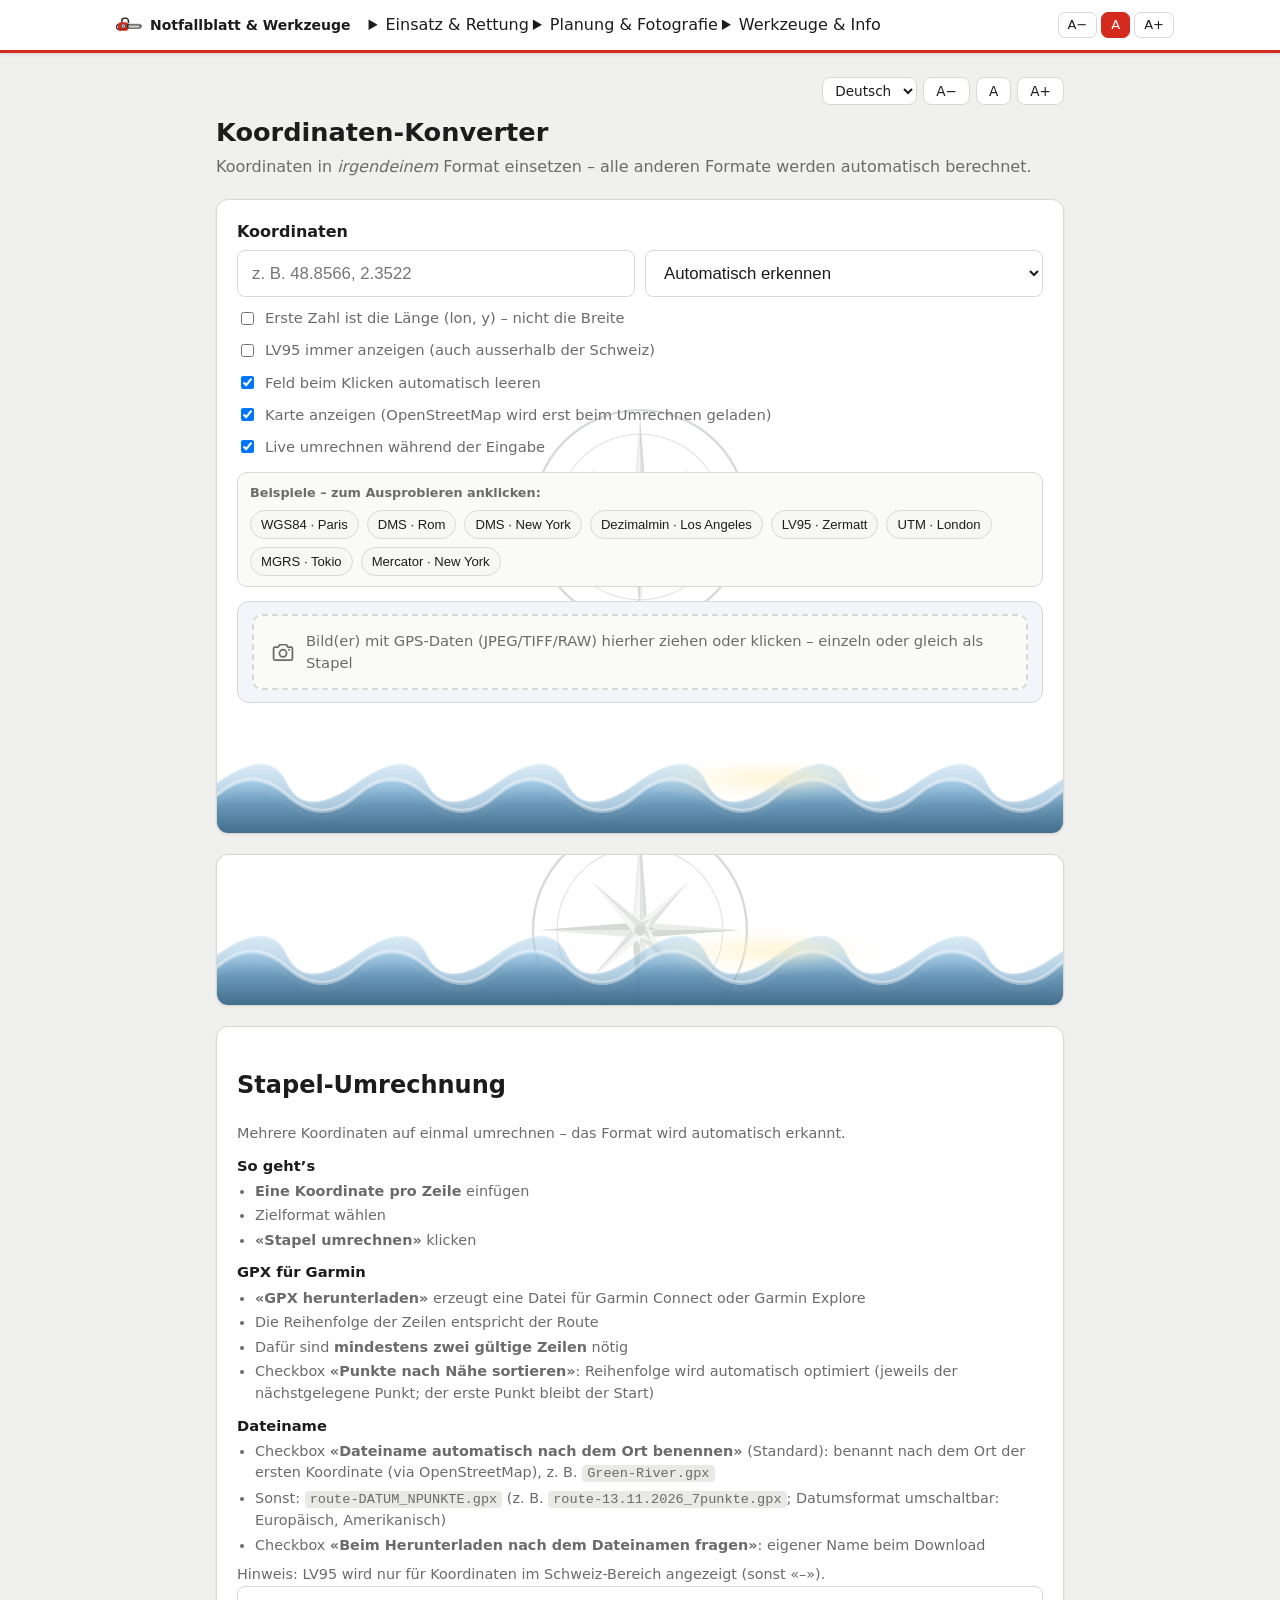
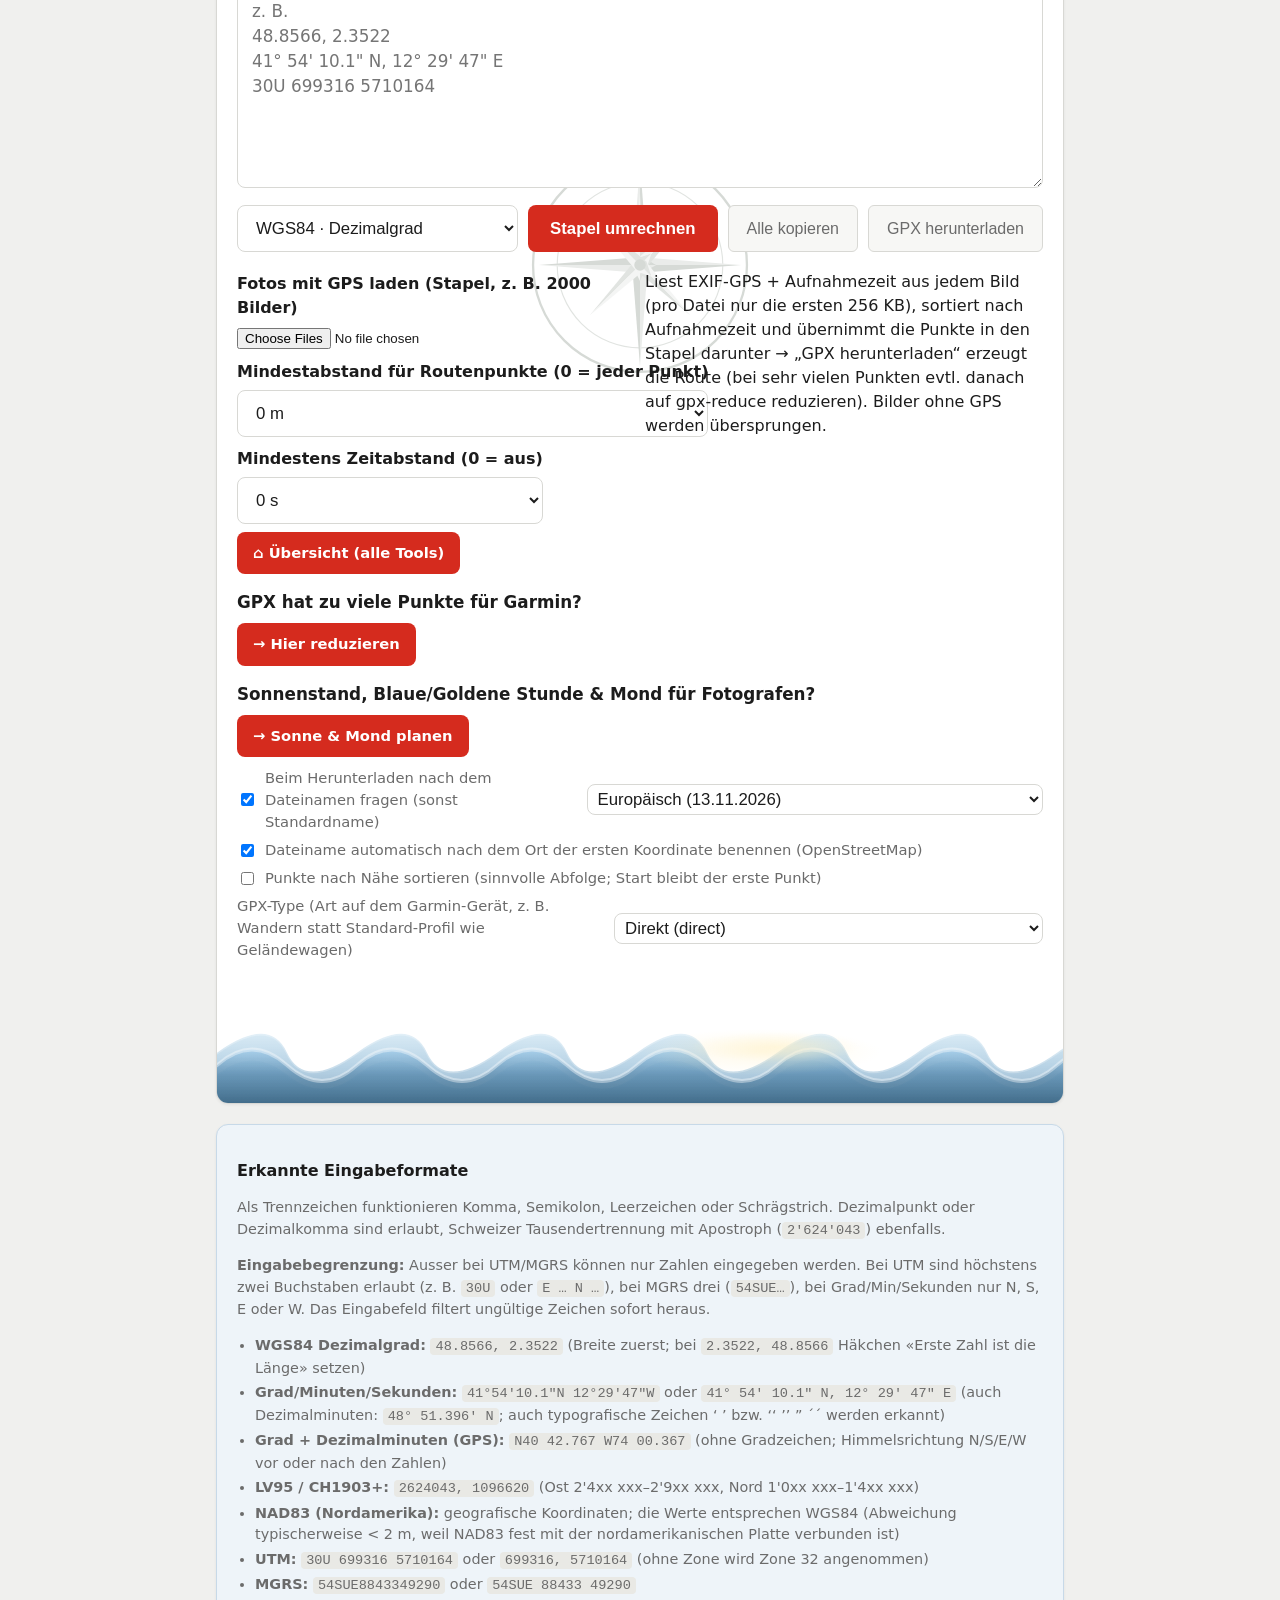
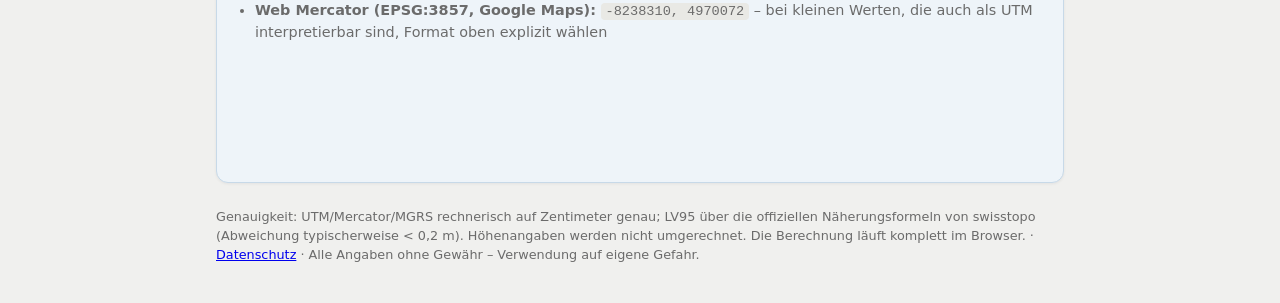
==== commit 534d26ba: "Schriftgroessen-Steuerung (A-/A/A+) in der Navi + alle font-size von px auf em umgestellt - Navi-Lei" ====
--- a/koordinaten/index.html
+++ b/koordinaten/index.html
@@ -110,6 +110,11 @@
         </ul>
       </details></li>
     </ul>
+    <div class="navi-schrift" role="group" aria-label="Schriftgrösse">
+      <button type="button" data-font="-1" aria-label="Schrift verkleinern" title="Schrift verkleinern">A−</button>
+      <button type="button" data-font="0" class="aktiv" aria-label="Schrift zurücksetzen" title="Schrift zurücksetzen">A</button>
+      <button type="button" data-font="1" aria-label="Schrift vergrössern" title="Schrift vergrössern">A+</button>
+    </div>
   </div>
 </nav>
 </navi>
--- a/css/navi.css
+++ b/css/navi.css
@@ -24,7 +24,7 @@
   gap: 8px;
   flex: 0 0 auto;
   font-weight: 700;
-  font-size: 14px;
+  font-size: 0.875em;
   color: var(--ink, var(--text, #1c1c1c));
   text-decoration: none;
   white-space: nowrap;
@@ -53,13 +53,13 @@
   gap: 5px;
   padding: 7px 11px;
   border-radius: 7px;
-  font-size: 13px;
+  font-size: 0.8125em;
   white-space: nowrap;
   color: var(--ink, var(--text, #1c1c1c));
   user-select: none;
 }
 .navi-gruppe > summary::-webkit-details-marker { display: none; }
-.navi-gruppe > summary::after { content: "▾"; font-size: 10px; opacity: .7; }
+.navi-gruppe > summary::after { content: "▾"; font-size: 0.625em; opacity: .7; }
 .navi-gruppe > summary:hover,
 .navi-gruppe[open] > summary { background: var(--bg, var(--grau, #f4f4f2)); }
 .navi-gruppe > summary.aktiv { color: var(--accent, var(--rot, #d52b1e)); font-weight: 600; }
@@ -83,7 +83,7 @@
   display: block;
   padding: 8px 10px;
   border-radius: 7px;
-  font-size: 13px;
+  font-size: 0.8125em;
   color: var(--ink, var(--text, #1c1c1c));
   text-decoration: none;
   white-space: nowrap;
@@ -101,3 +101,30 @@
 @media print {
   navi { display: none !important; }
 }
+.navi-schrift {
+  display: flex;
+  align-items: center;
+  gap: 4px;
+  flex: 0 0 auto;
+  margin-left: auto;
+}
+.navi-schrift button {
+  font-size: 0.8125em;
+  line-height: 1.2;
+  padding: 4px 9px;
+  border: 1px solid var(--line, var(--linie, #d8d8d4));
+  border-radius: 7px;
+  background: var(--card, #fff);
+  color: var(--ink, var(--text, #1c1c1c));
+  cursor: pointer;
+  font-family: inherit;
+}
+.navi-schrift button:hover {
+  border-color: var(--accent, var(--rot, #d52b1e));
+  color: var(--accent, var(--rot, #d52b1e));
+}
+.navi-schrift button.aktiv {
+  background: var(--accent, var(--rot, #d52b1e));
+  border-color: var(--accent, var(--rot, #d52b1e));
+  color: #fff;
+}
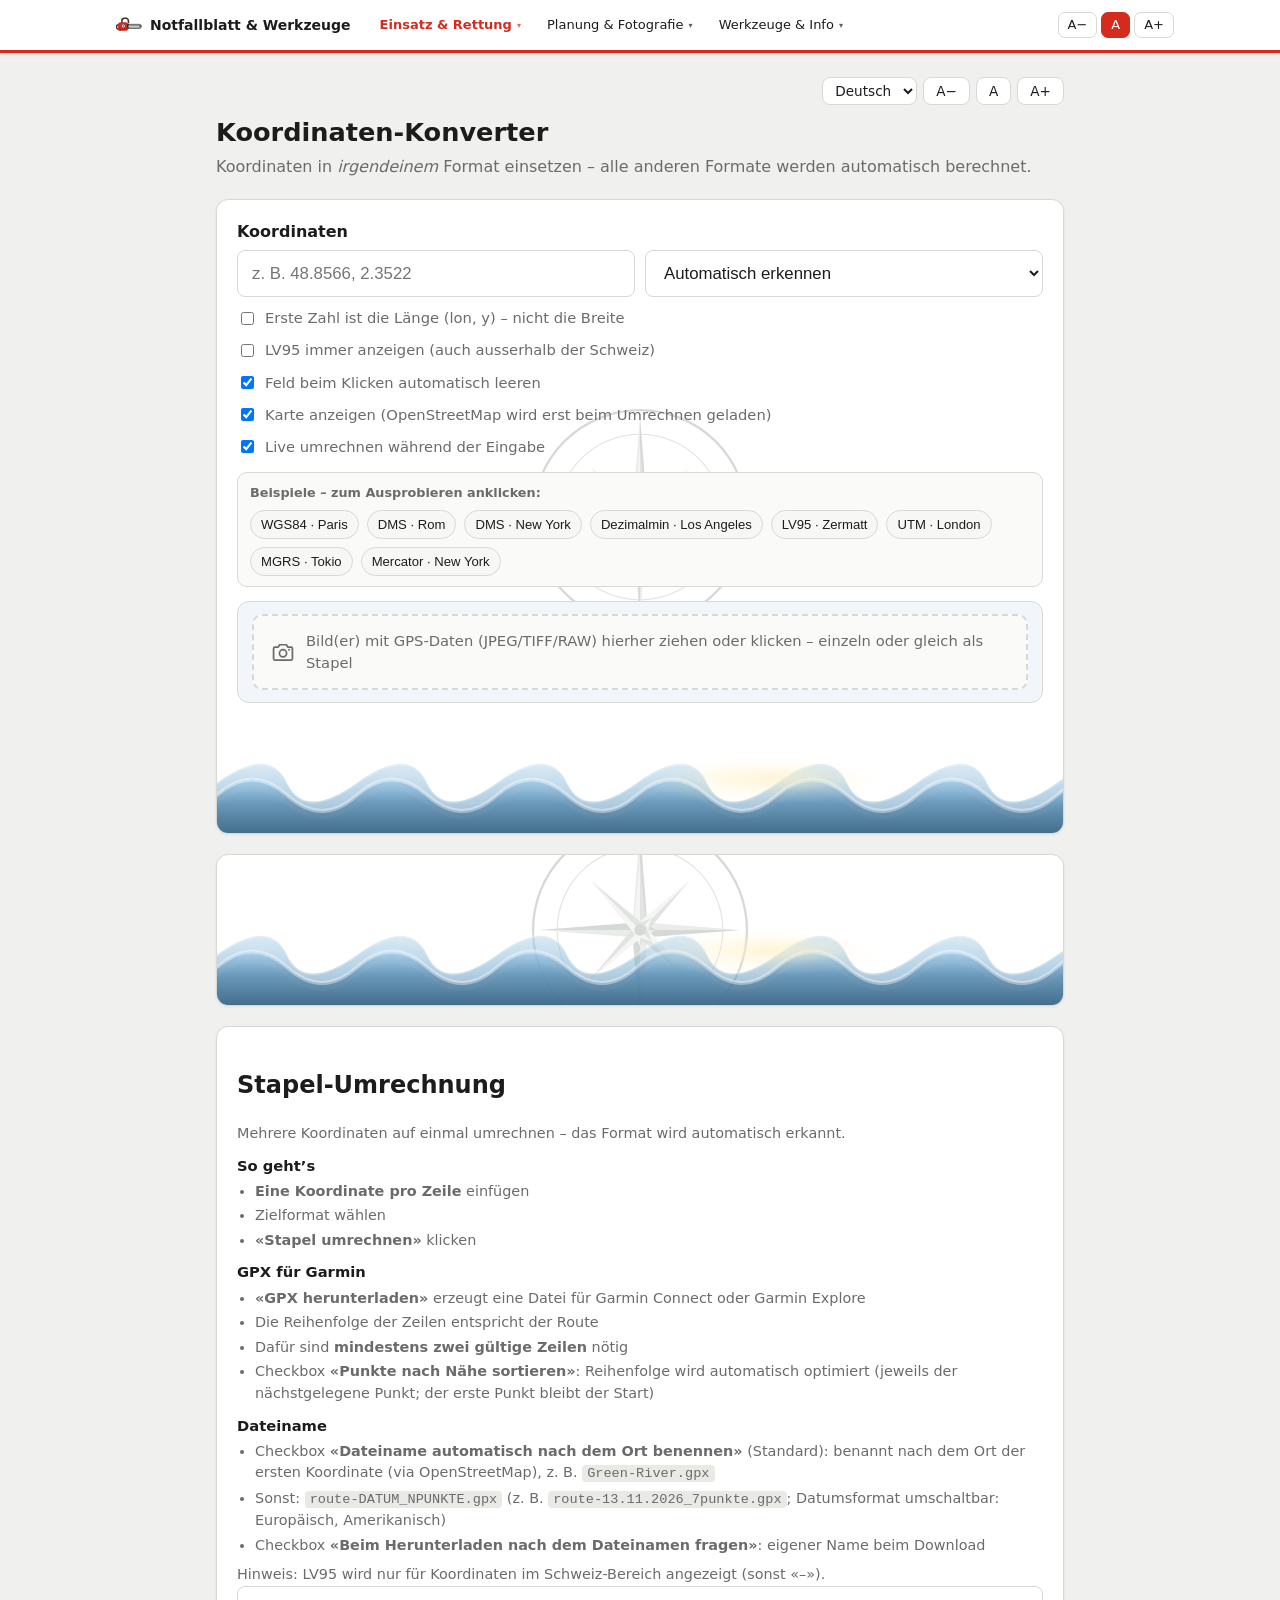
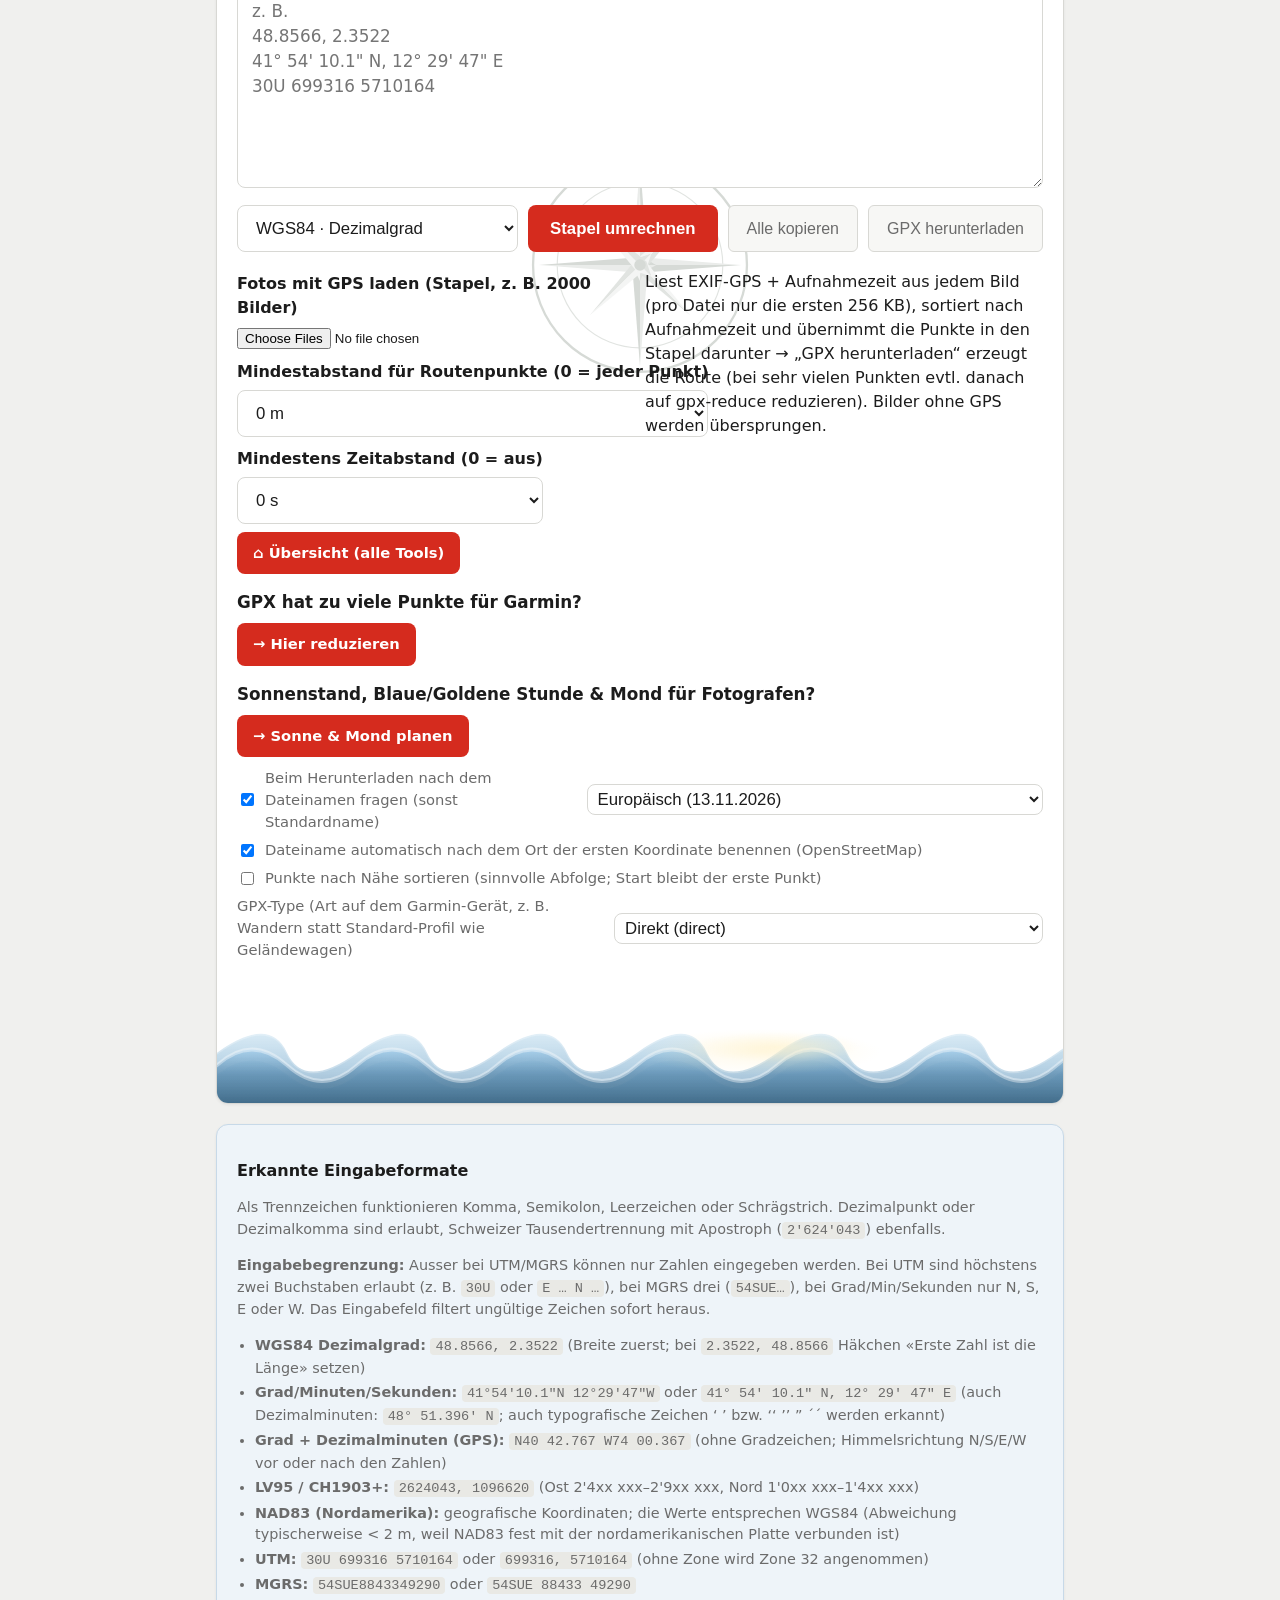
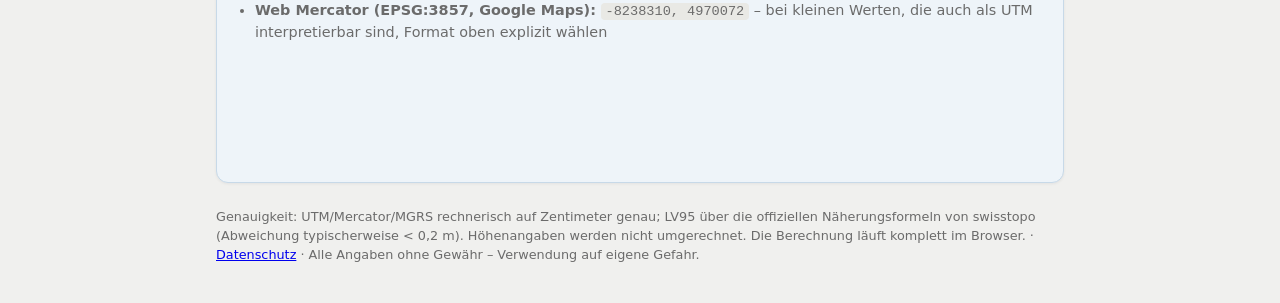
==== commit 75fd80be: "Navi als Mega-Menue: Icon + Titel + Beschreibung pro Eintrag (zweispaltig ab 900px) - Alle 9 Seiten:" ====
--- a/koordinaten/index.html
+++ b/koordinaten/index.html
@@ -91,22 +91,22 @@
     <ul class="navi-links">
       <li class="navi-gruppe"><details><summary data-navi="hubGrpEinsatz" class="aktiv">Einsatz &amp; Rettung</summary>
         <ul class="navi-untermenu">
-          <li><a href="../notfallblatt.html" data-navi="naviNotfallblatt">Notfallblatt</a></li>
-          <li><a href="../koordinaten/" data-navi="naviKoordinaten" class="aktiv" aria-current="page">Koordinaten</a></li>
-          <li><a href="../gpx-reduce.html" data-navi="naviGpx">GPX reduzieren</a></li>
+          <li><a href="../notfallblatt.html"><span class="navi-ic"><img src="../img/motorsaege.svg" alt=""></span><span class="navi-tx"><span class="navi-t" data-navi="naviNotfallblatt">Notfallblatt</span><span class="navi-d" data-navi="naviNotfallblattD">Arbeitsauftrag &amp; Notfallkarte – drucken / PDF</span></span></a></li>
+          <li><a href="../koordinaten/" class="aktiv" aria-current="page"><span class="navi-ic">📍</span><span class="navi-tx"><span class="navi-t" data-navi="naviKoordinaten">Koordinaten</span><span class="navi-d" data-navi="hubC2d">Umrechnen (LV95, GPS, UTM, MGRS …) + Foto-Stapel → GPX-Route</span></span></a></li>
+          <li><a href="../gpx-reduce.html"><span class="navi-ic">🗺️</span><span class="navi-tx"><span class="navi-t" data-navi="naviGpx">GPX reduzieren</span><span class="navi-d" data-navi="hubC3d">Zu viele Punkte fürs Garmin? Douglas-Peucker, GPX-Type wählbar, mit Karte</span></span></a></li>
         </ul>
       </details></li>
       <li class="navi-gruppe"><details><summary data-navi="hubGrpFoto">Planung &amp; Fotografie</summary>
         <ul class="navi-untermenu">
-          <li><a href="../sonne-mond.html" data-navi="naviSonneMond">Sonne &amp; Mond</a></li>
-          <li><a href="../bokeh.html" data-navi="naviBokeh">Bokeh</a></li>
-          <li><a href="../reitplatz.html" data-navi="naviReitplatz">Reitplatz</a></li>
+          <li><a href="../sonne-mond.html"><span class="navi-ic"><img src="../img/sonne-mond.svg" alt=""></span><span class="navi-tx"><span class="navi-t" data-navi="naviSonneMond">Sonne &amp; Mond</span><span class="navi-d" data-navi="hubC4d">Auf-/Untergang, Goldene &amp; Blaue Stunde, Mondphase – lokal gerechnet</span></span></a></li>
+          <li><a href="../bokeh.html"><span class="navi-ic">🎯</span><span class="navi-tx"><span class="navi-t" data-navi="naviBokeh">Bokeh</span><span class="navi-d" data-navi="hubC5d">Blende &amp; Abstand → Schärfezone, Unschärfe, Bokeh – 45+ Objektive</span></span></a></li>
+          <li><a href="../reitplatz.html"><span class="navi-ic"><img src="../img/reithelm-icon.webp" alt=""></span><span class="navi-tx"><span class="navi-t" data-navi="naviReitplatz">Reitplatz</span><span class="navi-d" data-navi="naviReitplatzD">Dressurplatz-Foto mit interaktivem Blenden-Regler f/1.4–f/16</span></span></a></li>
         </ul>
       </details></li>
       <li class="navi-gruppe"><details><summary data-navi="hubGrpSonst">Werkzeuge &amp; Info</summary>
         <ul class="navi-untermenu">
-          <li><a href="../ort-db-editor.html" data-navi="naviOrtDb">Ort-DB</a></li>
-          <li><a href="../koordinaten/datenschutz.html" data-navi="naviDatenschutz">Datenschutz</a></li>
+          <li><a href="../ort-db-editor.html"><span class="navi-ic">🗄️</span><span class="navi-tx"><span class="navi-t" data-navi="naviOrtDb">Ort-DB</span><span class="navi-d" data-navi="hubC6d">Offline-Ortsnamen (GeoNames) suchen, bearbeiten, exportieren</span></span></a></li>
+          <li><a href="../koordinaten/datenschutz.html"><span class="navi-ic">🔒</span><span class="navi-tx"><span class="navi-t" data-navi="naviDatenschutz">Datenschutz</span><span class="navi-d" data-navi="hubC7d">Was lokal gespeichert wird – und was nicht</span></span></a></li>
         </ul>
       </details></li>
     </ul>
--- a/css/navi.css
+++ b/css/navi.css
@@ -45,7 +45,7 @@
   flex: 1 1 auto;
 }
 .navi-gruppe { position: relative; }
-.navi-gruppe > summary {
+.navi-gruppe details > summary {
   list-style: none;
   cursor: pointer;
   display: flex;
@@ -58,42 +58,60 @@
   color: var(--ink, var(--text, #1c1c1c));
   user-select: none;
 }
-.navi-gruppe > summary::-webkit-details-marker { display: none; }
-.navi-gruppe > summary::after { content: "▾"; font-size: 0.625em; opacity: .7; }
-.navi-gruppe > summary:hover,
-.navi-gruppe[open] > summary { background: var(--bg, var(--grau, #f4f4f2)); }
-.navi-gruppe > summary.aktiv { color: var(--accent, var(--rot, #d52b1e)); font-weight: 600; }
+.navi-gruppe details > summary::-webkit-details-marker { display: none; }
+.navi-gruppe details > summary::after { content: "▾"; font-size: 0.625em; opacity: .7; }
+.navi-gruppe details > summary:hover,
+.navi-gruppe details[open] > summary { background: var(--bg, var(--grau, #f4f4f2)); }
+.navi-gruppe details > summary.aktiv { color: var(--accent, var(--rot, #d52b1e)); font-weight: 600; }
 .navi-untermenu {
   display: none;
   position: absolute;
   top: calc(100% + 6px);
   left: 0;
-  min-width: 210px;
+  min-width: 15rem;
+  width: 26rem;
+  max-width: calc(100vw - 32px);
   margin: 0;
-  padding: 6px;
+  padding: 8px;
   list-style: none;
   background: var(--card, #fff);
   border: 1px solid var(--line, var(--linie, #d8d8d4));
-  border-radius: 10px;
-  box-shadow: 0 8px 22px rgba(0,0,0,.16);
+  border-radius: 12px;
+  box-shadow: 0 10px 26px rgba(0,0,0,.18);
   z-index: 1300;
 }
-.navi-gruppe[open] .navi-untermenu { display: block; }
+.navi-gruppe:last-child .navi-untermenu { left: auto; right: 0; }
+.navi-gruppe details[open] .navi-untermenu { display: block; }
+@media (min-width: 900px) {
+  .navi-gruppe details[open] .navi-untermenu { display: grid; grid-template-columns: 1fr 1fr; width: 33rem; }
+}
 .navi-untermenu a {
-  display: block;
-  padding: 8px 10px;
-  border-radius: 7px;
+  display: flex;
+  gap: 10px;
+  align-items: flex-start;
+  padding: 9px 10px;
+  border-radius: 8px;
   font-size: 0.8125em;
   color: var(--ink, var(--text, #1c1c1c));
   text-decoration: none;
-  white-space: nowrap;
 }
 .navi-untermenu a:hover { background: var(--bg, var(--grau, #f4f4f2)); }
-.navi-untermenu a.aktiv {
-  background: var(--accent, var(--rot, #d52b1e));
-  color: #fff;
-  font-weight: 600;
+.navi-untermenu a.aktiv { background: var(--accent, var(--rot, #d52b1e)); color: #fff; }
+.navi-untermenu a.aktiv .navi-d { color: rgba(255,255,255,.85); }
+.navi-ic {
+  flex: 0 0 auto;
+  width: 30px;
+  height: 30px;
+  display: flex;
+  align-items: center;
+  justify-content: center;
+  font-size: 1.25em;
+  line-height: 1;
 }
+.navi-ic img { width: 28px; height: 28px; display: block; }
+.navi-tx { display: flex; flex-direction: column; gap: 1px; min-width: 0; }
+.navi-t { font-weight: 600; }
+.navi-d { font-size: 0.75em; line-height: 1.35; color: var(--muted, var(--grau-dunkel, #6b6b6b)); }
 body.hat-navi .app-header { top: var(--navi-hoehe, 46px); }
 @media (max-width: 640px) {
   .navi-brand span { display: none; }
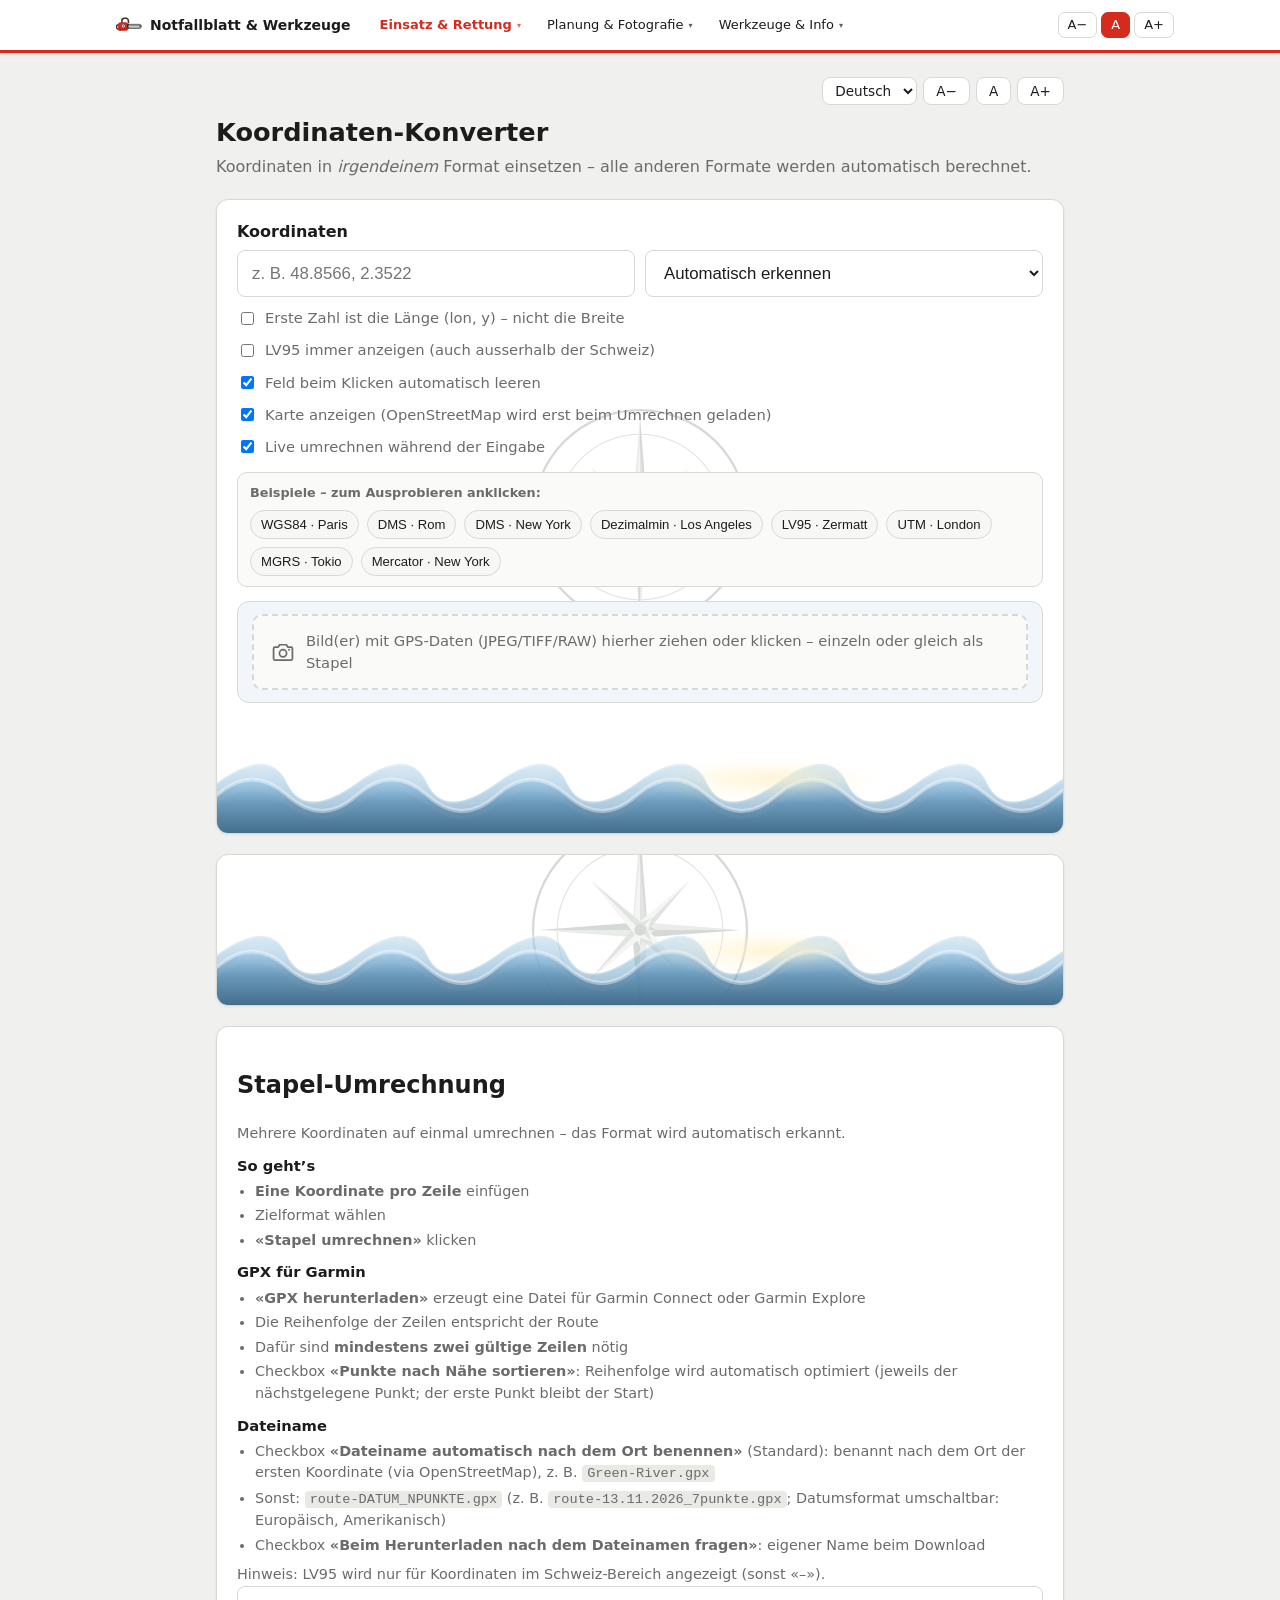
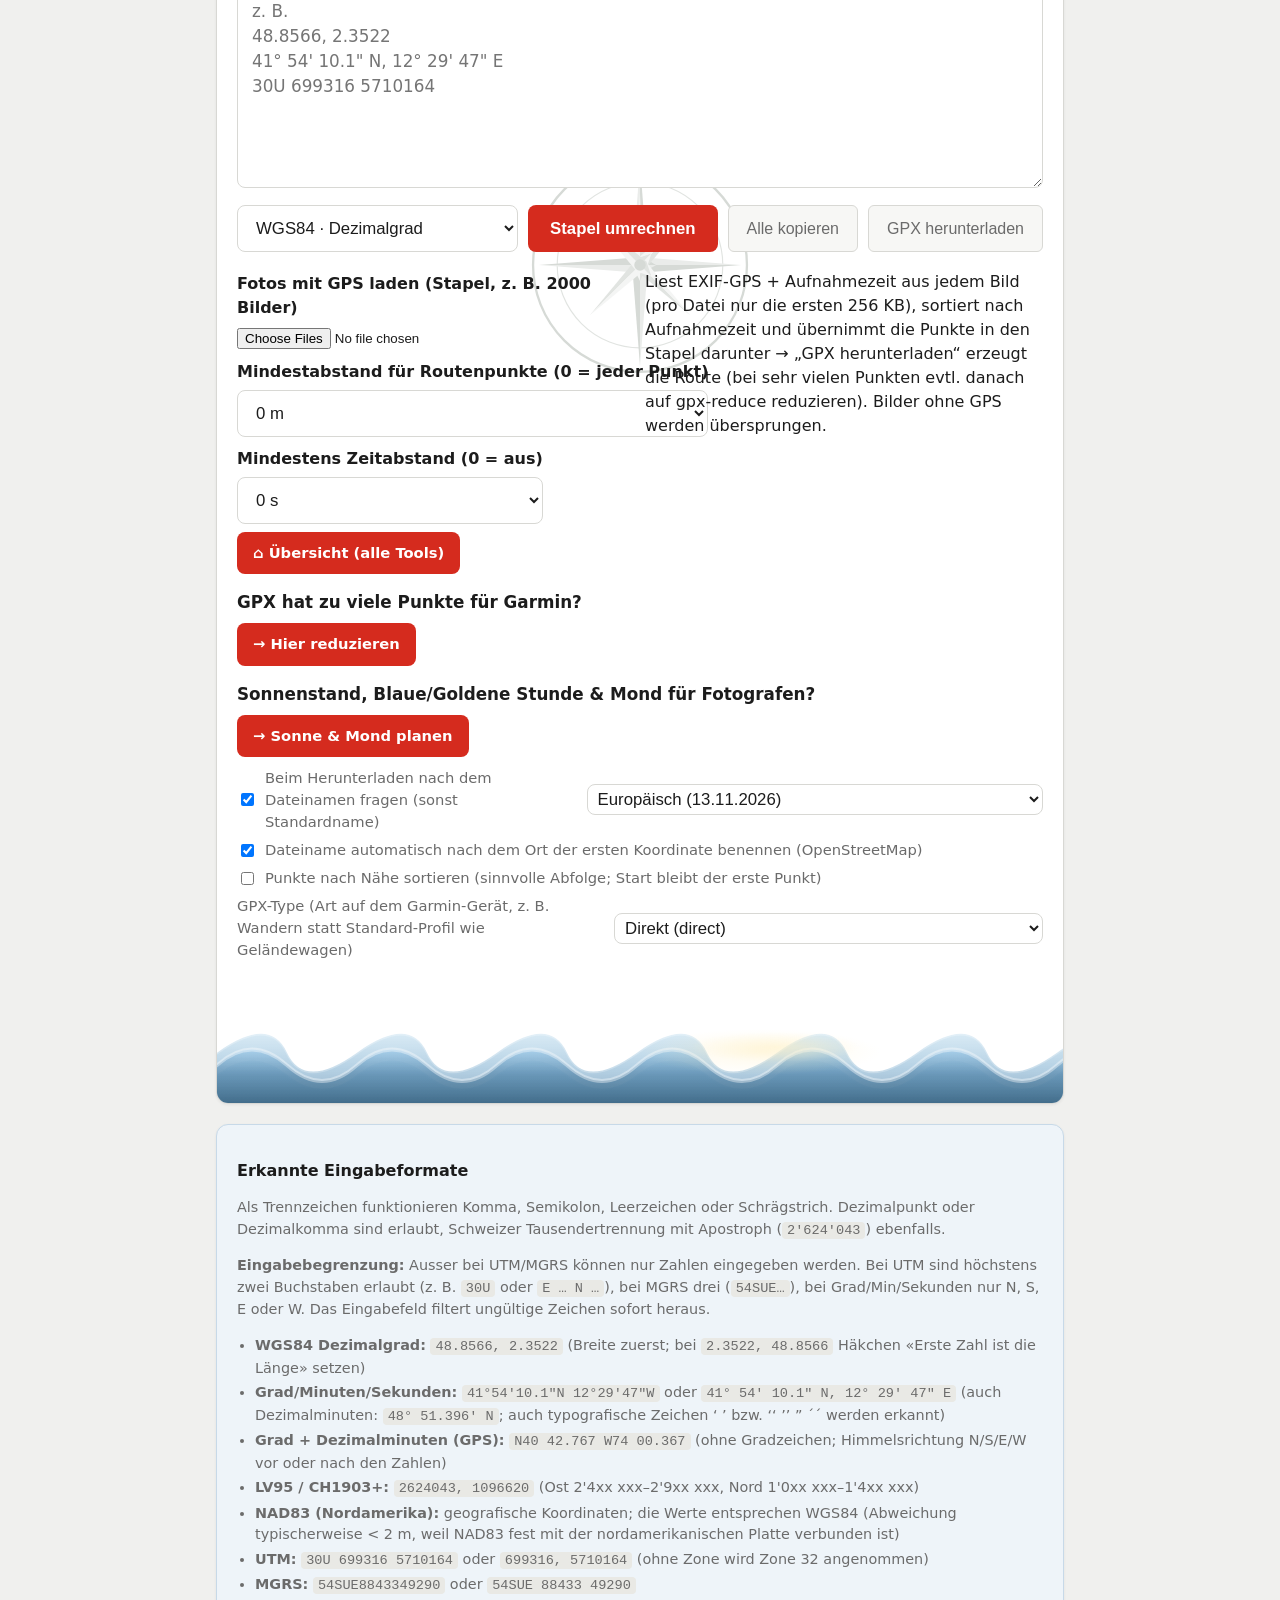
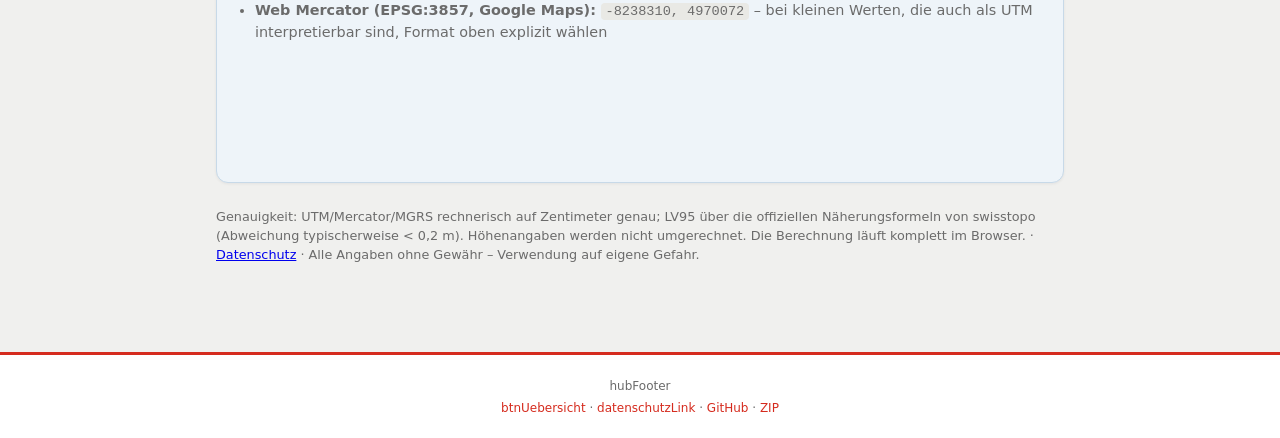
==== commit bab6d14d: "Gemeinsamer Seiten-Footer (<fuss fuss> + css/fuss.css) auf allen 9 Seiten - Haftung (hubFooter) + Li" ====
--- a/koordinaten/index.html
+++ b/koordinaten/index.html
@@ -81,6 +81,7 @@
 .hidden { display:none; }
 </style>
 <link rel="stylesheet" href="../css/navi.css">
+<link rel="stylesheet" href="../css/fuss.css">
 <script src="../js/navi.js" defer></script>
 </head>
 <body>
@@ -322,5 +323,11 @@
 <script src="../js/koordinaten.js"></script>
 <script src="../js/meer.js"></script>
 
+<fuss fuss>
+<footer class="seiten-fuss">
+  <p class="fuss-haftung" data-navi="hubFooter">Alle Angaben ohne Gewähr – Verwendung auf eigene Gefahr. Alle Tools laufen lokal im Browser und sind offline nutzbar.</p>
+  <p class="fuss-links"><a href="../index.html" data-navi="btnUebersicht">⌂ Übersicht</a> · <a href="../koordinaten/datenschutz.html" data-navi="datenschutzLink">Datenschutz</a> · <a href="https://github.com/Salzundpfeffer34/notfallblatt-motorsaege" target="_blank" rel="noopener">GitHub</a> · <a href="https://github.com/Salzundpfeffer34/notfallblatt-motorsaege/archive/refs/heads/main.zip" target="_blank" rel="noopener">ZIP</a></p>
+</footer>
+</fuss>
 </body>
 </html>
--- a/css/navi.css
+++ b/css/navi.css
@@ -81,6 +81,14 @@
   z-index: 1300;
 }
 .navi-gruppe:last-child .navi-untermenu { left: auto; right: 0; }
+.navi-untermenu::before {
+  content: "";
+  position: absolute;
+  top: -8px;
+  left: 0;
+  width: 100%;
+  height: 8px;
+}
 .navi-gruppe details[open] .navi-untermenu { display: block; }
 @media (min-width: 900px) {
   .navi-gruppe details[open] .navi-untermenu { display: grid; grid-template-columns: 1fr 1fr; width: 33rem; }
--- a/css/fuss.css
+++ b/css/fuss.css
@@ -0,0 +1,17 @@
+/* Gemeinsamer Seiten-Footer (<fuss fuss>…</fuss>) auf allen Seiten. */
+fuss { display: block; }
+.seiten-fuss {
+  margin-top: 40px;
+  padding: 18px 16px 26px;
+  border-top: 3px solid var(--accent, var(--rot, #d52b1e));
+  background: var(--card, #fff);
+  text-align: center;
+  font-size: 0.75em;
+  color: var(--muted, var(--grau-dunkel, #6b6b6b));
+}
+.seiten-fuss p { margin: 4px 0; }
+.seiten-fuss a { color: var(--accent, var(--rot, #d52b1e)); text-decoration: none; }
+.seiten-fuss a:hover { text-decoration: underline; }
+@media print {
+  fuss, .seiten-fuss { display: none !important; }
+}
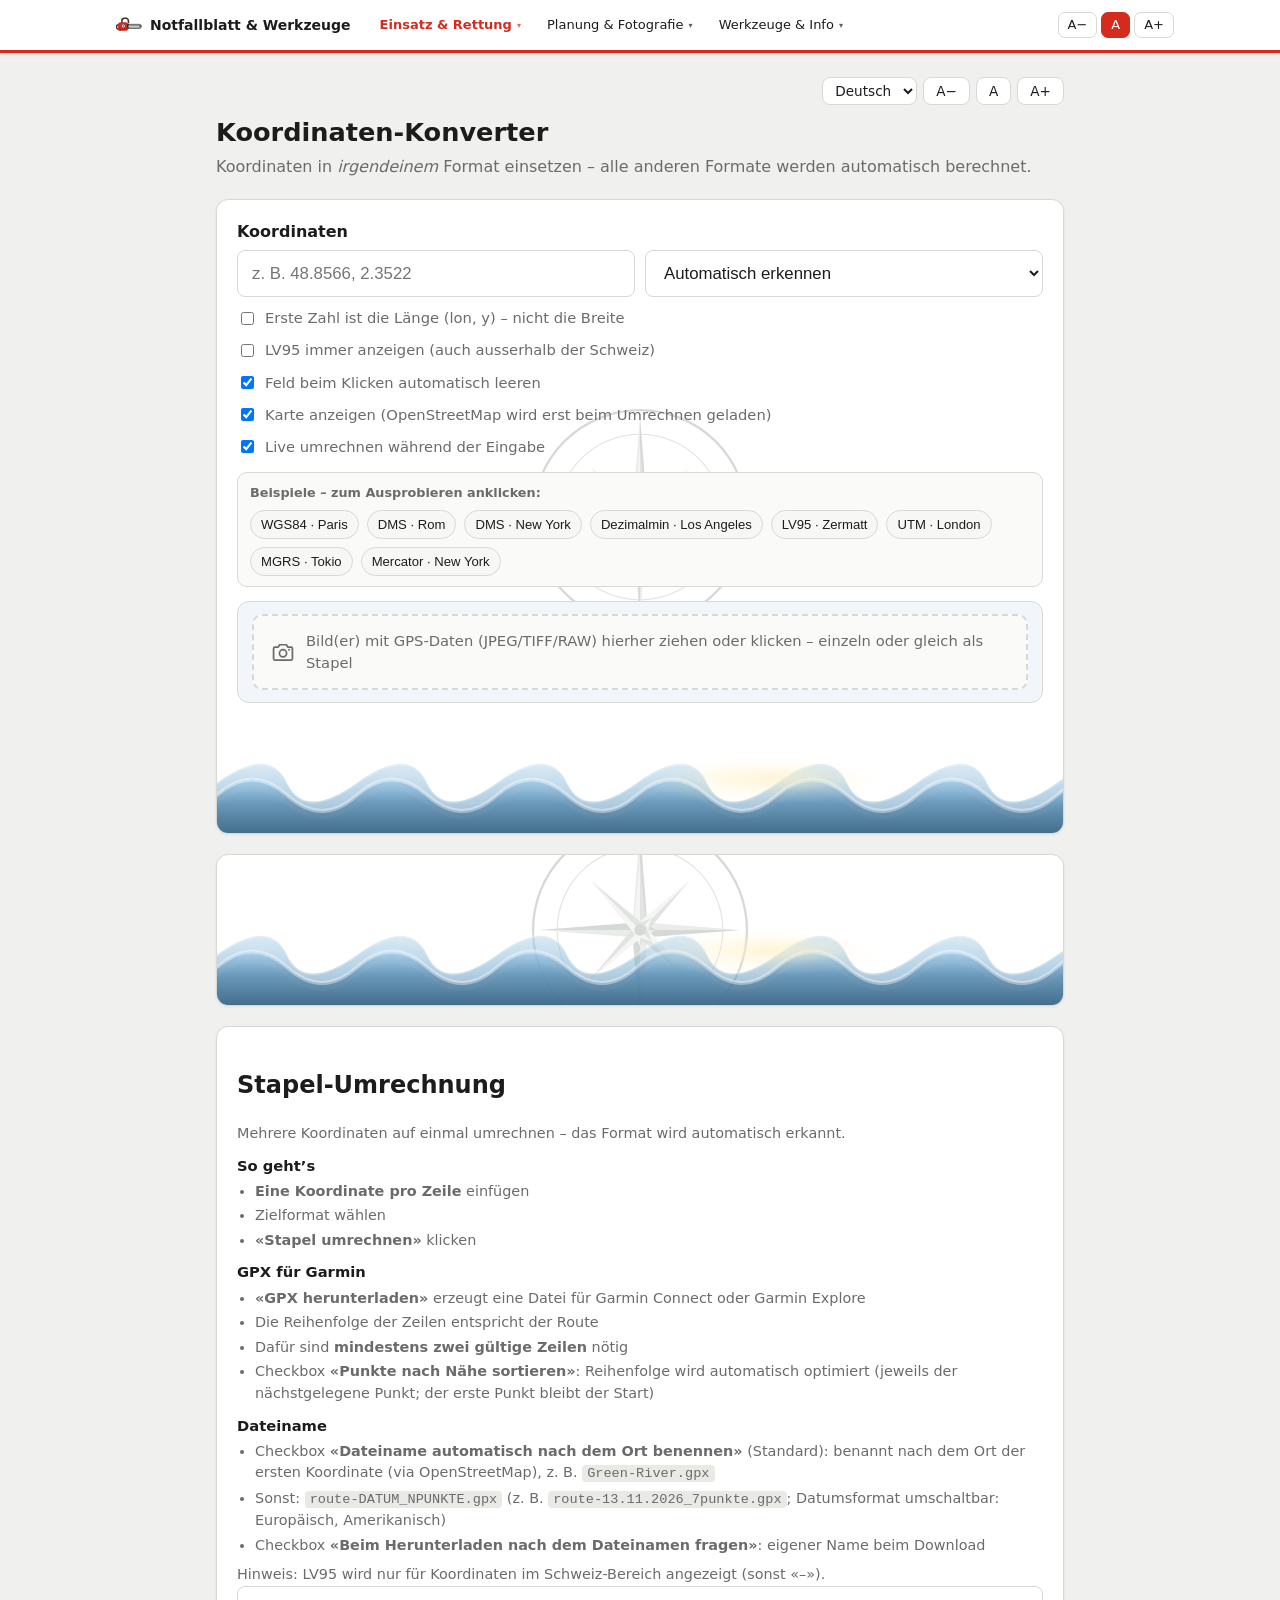
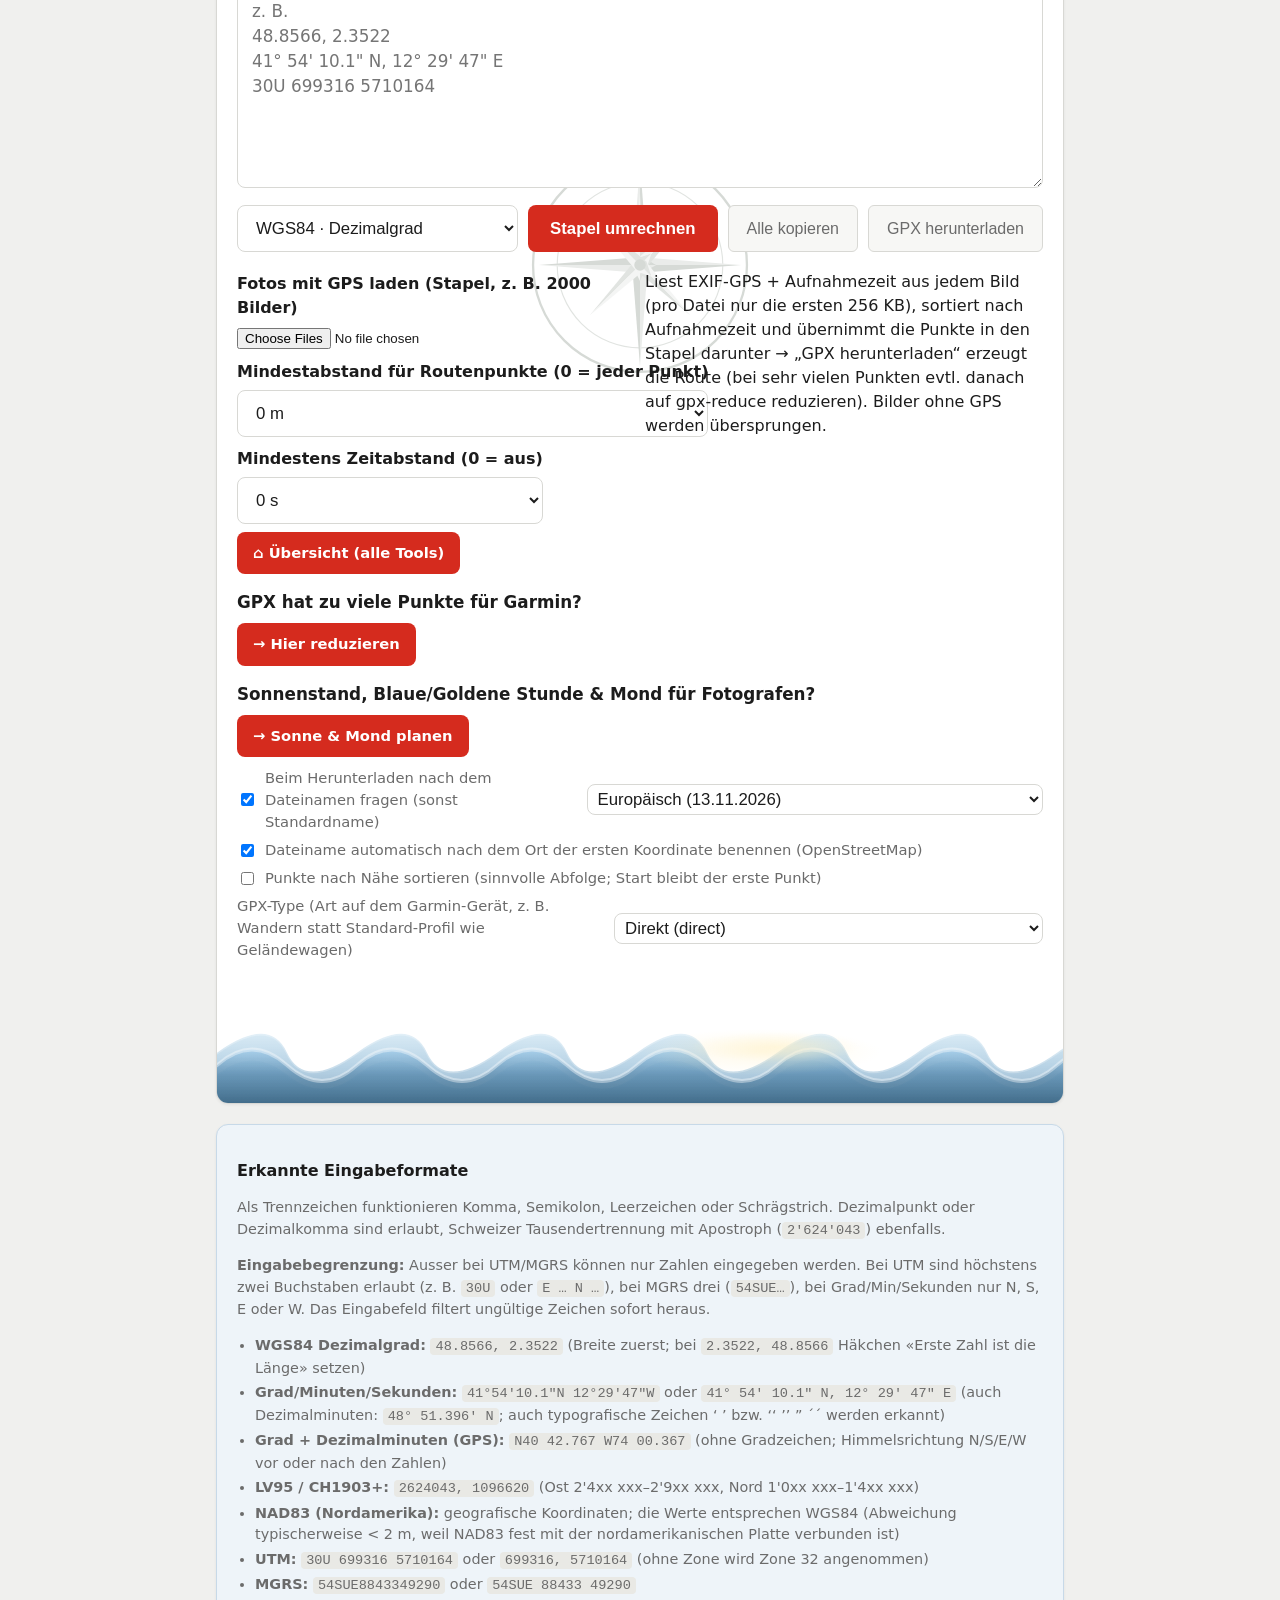
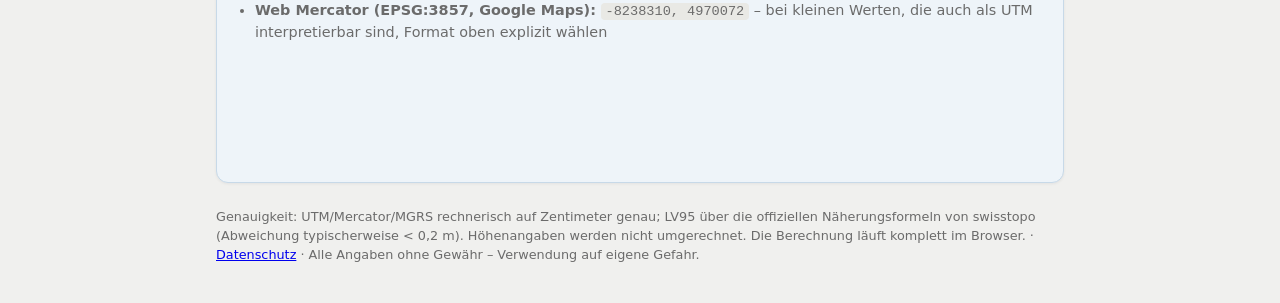
==== commit c1d76c9e: "Navi: foto-konv.html in Gruppe 'Planung & Fotografie' auf allen 10 Seiten - statisches Navi-Markup: " ====
--- a/koordinaten/index.html
+++ b/koordinaten/index.html
@@ -81,7 +81,6 @@
 .hidden { display:none; }
 </style>
 <link rel="stylesheet" href="../css/navi.css">
-<link rel="stylesheet" href="../css/fuss.css">
 <script src="../js/navi.js" defer></script>
 </head>
 <body>
@@ -100,6 +99,7 @@
       <li class="navi-gruppe"><details><summary data-navi="hubGrpFoto">Planung &amp; Fotografie</summary>
         <ul class="navi-untermenu">
           <li><a href="../sonne-mond.html"><span class="navi-ic"><img src="../img/sonne-mond.svg" alt=""></span><span class="navi-tx"><span class="navi-t" data-navi="naviSonneMond">Sonne &amp; Mond</span><span class="navi-d" data-navi="hubC4d">Auf-/Untergang, Goldene &amp; Blaue Stunde, Mondphase – lokal gerechnet</span></span></a></li>
+          <li><a href="../foto-konv.html"><span class="navi-ic">📷</span><span class="navi-tx"><span class="navi-t" data-navi="naviFotoKonv">Foto konvertieren</span><span class="navi-d" data-navi="naviFotoKonvD">Format &amp; Grösse ändern (JPEG/PNG/WebP), RAW via Vorschau-JPEG – lokal</span></span></a></li>
           <li><a href="../bokeh.html"><span class="navi-ic">🎯</span><span class="navi-tx"><span class="navi-t" data-navi="naviBokeh">Bokeh</span><span class="navi-d" data-navi="hubC5d">Blende &amp; Abstand → Schärfezone, Unschärfe, Bokeh – 45+ Objektive</span></span></a></li>
           <li><a href="../reitplatz.html"><span class="navi-ic"><img src="../img/reithelm-icon.webp" alt=""></span><span class="navi-tx"><span class="navi-t" data-navi="naviReitplatz">Reitplatz</span><span class="navi-d" data-navi="naviReitplatzD">Dressurplatz-Foto mit interaktivem Blenden-Regler f/1.4–f/16</span></span></a></li>
         </ul>
@@ -323,11 +323,5 @@
 <script src="../js/koordinaten.js"></script>
 <script src="../js/meer.js"></script>
 
-<fuss fuss>
-<footer class="seiten-fuss">
-  <p class="fuss-haftung" data-navi="hubFooter">Alle Angaben ohne Gewähr – Verwendung auf eigene Gefahr. Alle Tools laufen lokal im Browser und sind offline nutzbar.</p>
-  <p class="fuss-links"><a href="../index.html" data-navi="btnUebersicht">⌂ Übersicht</a> · <a href="../koordinaten/datenschutz.html" data-navi="datenschutzLink">Datenschutz</a> · <a href="https://github.com/Salzundpfeffer34/notfallblatt-motorsaege" target="_blank" rel="noopener">GitHub</a> · <a href="https://github.com/Salzundpfeffer34/notfallblatt-motorsaege/archive/refs/heads/main.zip" target="_blank" rel="noopener">ZIP</a></p>
-</footer>
-</fuss>
 </body>
 </html>
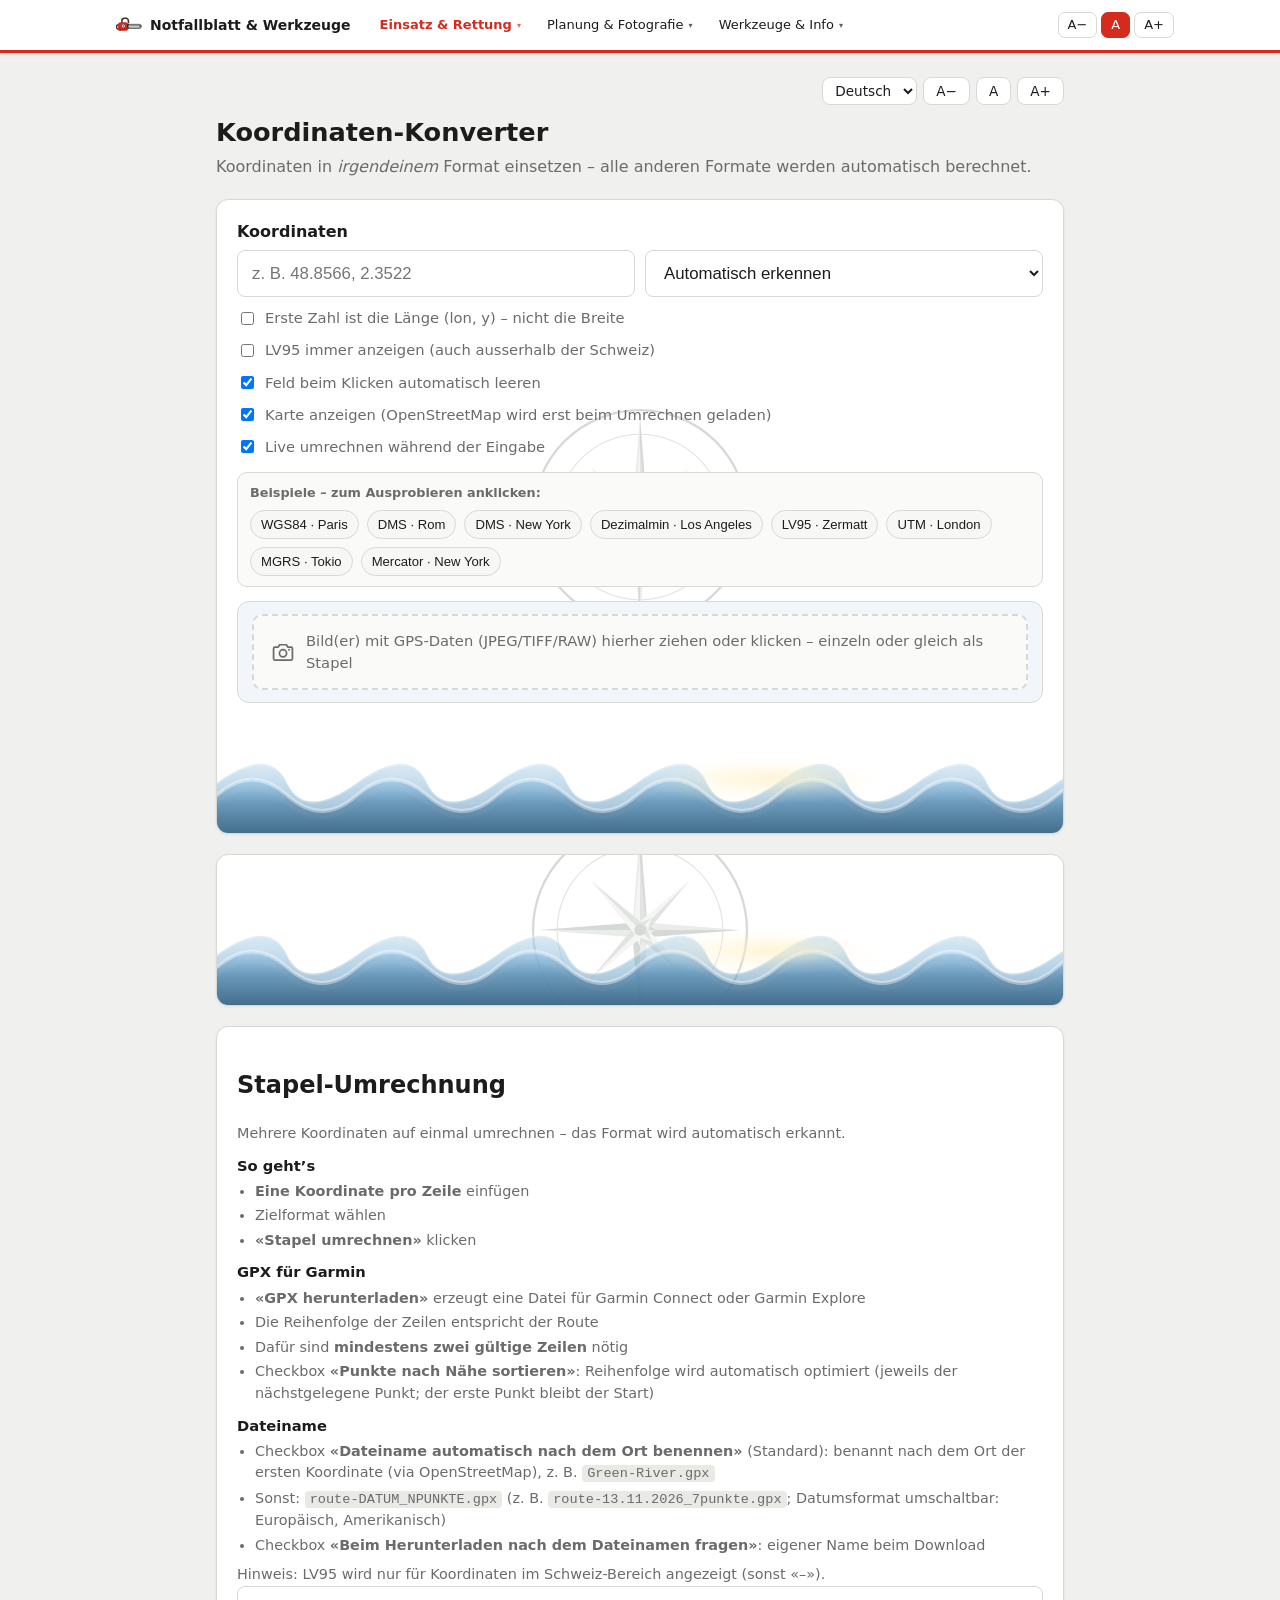
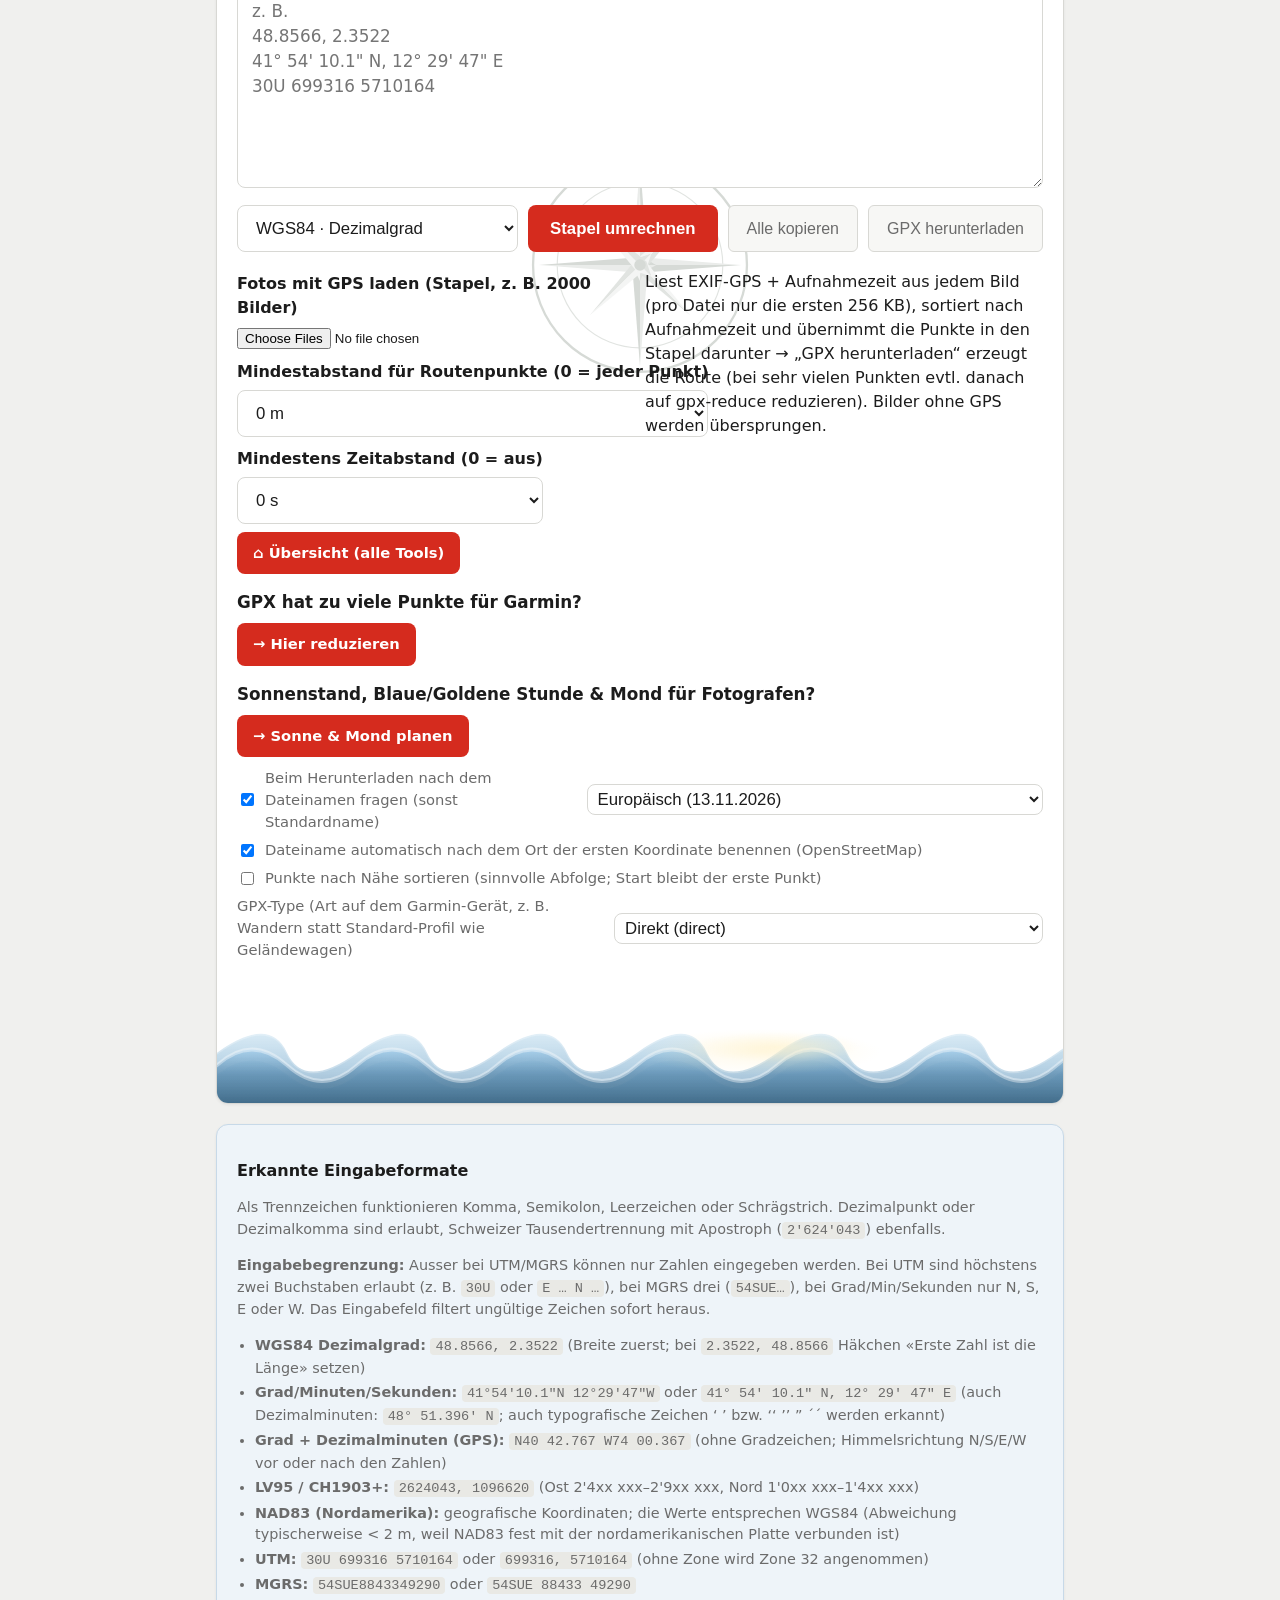
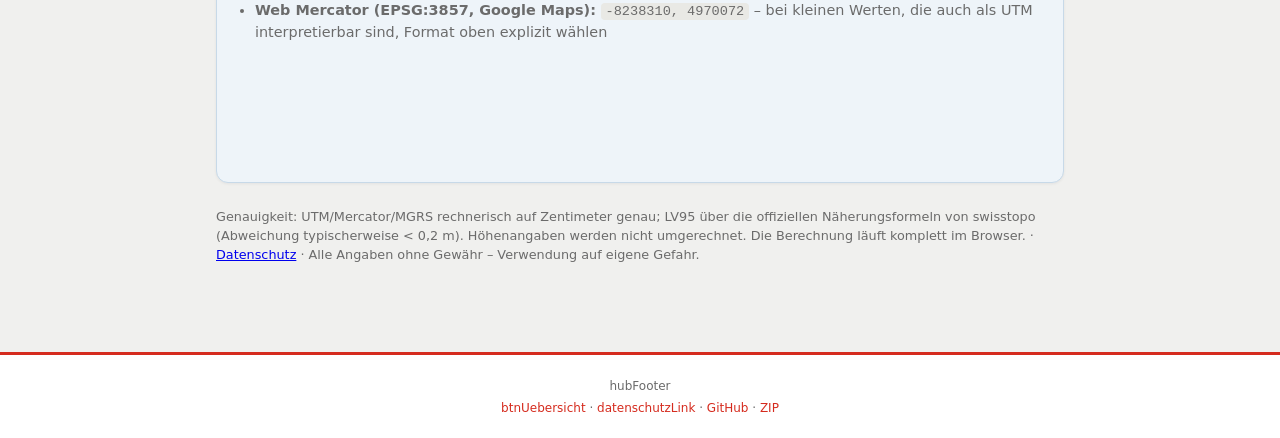
==== commit a005d71a: "Merge pull request #218 from Salzundpfeffer34/vibe/fuss-e0beeb Gemeinsamer Seiten-Footer (<fuss fuss" ====
--- a/koordinaten/index.html
+++ b/koordinaten/index.html
@@ -81,6 +81,7 @@
 .hidden { display:none; }
 </style>
 <link rel="stylesheet" href="../css/navi.css">
+<link rel="stylesheet" href="../css/fuss.css">
 <script src="../js/navi.js" defer></script>
 </head>
 <body>
@@ -323,5 +324,11 @@
 <script src="../js/koordinaten.js"></script>
 <script src="../js/meer.js"></script>
 
+<fuss fuss>
+<footer class="seiten-fuss">
+  <p class="fuss-haftung" data-navi="hubFooter">Alle Angaben ohne Gewähr – Verwendung auf eigene Gefahr. Alle Tools laufen lokal im Browser und sind offline nutzbar.</p>
+  <p class="fuss-links"><a href="../index.html" data-navi="btnUebersicht">⌂ Übersicht</a> · <a href="../koordinaten/datenschutz.html" data-navi="datenschutzLink">Datenschutz</a> · <a href="https://github.com/Salzundpfeffer34/notfallblatt-motorsaege" target="_blank" rel="noopener">GitHub</a> · <a href="https://github.com/Salzundpfeffer34/notfallblatt-motorsaege/archive/refs/heads/main.zip" target="_blank" rel="noopener">ZIP</a></p>
+</footer>
+</fuss>
 </body>
 </html>
--- a/css/fuss.css
+++ b/css/fuss.css
@@ -0,0 +1,17 @@
+/* Gemeinsamer Seiten-Footer (<fuss fuss>…</fuss>) auf allen Seiten. */
+fuss { display: block; }
+.seiten-fuss {
+  margin-top: 40px;
+  padding: 18px 16px 26px;
+  border-top: 3px solid var(--accent, var(--rot, #d52b1e));
+  background: var(--card, #fff);
+  text-align: center;
+  font-size: 0.75em;
+  color: var(--muted, var(--grau-dunkel, #6b6b6b));
+}
+.seiten-fuss p { margin: 4px 0; }
+.seiten-fuss a { color: var(--accent, var(--rot, #d52b1e)); text-decoration: none; }
+.seiten-fuss a:hover { text-decoration: underline; }
+@media print {
+  fuss, .seiten-fuss { display: none !important; }
+}
